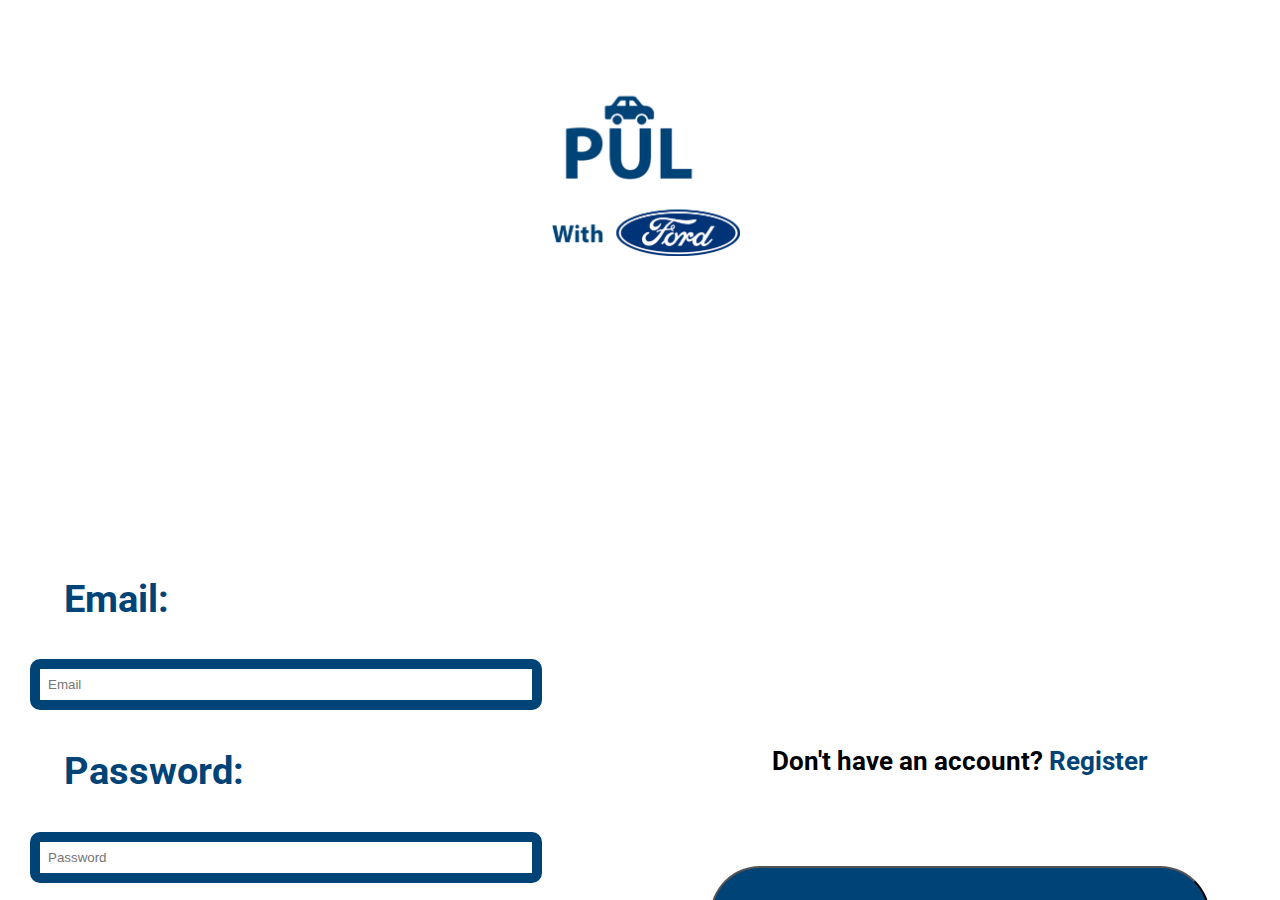
==== index.html @ f8f85989 "Add files via upload" ====
<!doctype html>
<html lang="en">
<head>
<meta charset="utf-8">
<title>Pül Login Page</title>
<link rel="stylesheet" href="css/style.css" type="text/css" >
<meta name="viewport" content="width=device-width"/>
<link href="https://fonts.googleapis.com/css2?family=Open+Sans&family=Roboto&display=swap" rel="stylesheet">
<script src="https://code.jquery.com/jquery-3.4.1.min.js" integrity="sha256-CSXorXvZcTkaix6Yvo6HppcZGetbYMGWSFlBw8HfCJo="
  crossorigin="anonymous"></script>
<script src="https://ajax.googleapis.com/ajax/libs/jquery/3.4.1/jquery.min.js"></script>
</head>
    
    
<body>
  
<section id="log"> 
    
<div class="logo">
   <img class="responsive" src="img/Login-Logo-Main(Ford).png" alt="main login image"> 
</div>
<div class="sideways-logo"> 
    <img class="responsive" src="img/Sideways-Logo.png" alt="Sideways Logo"> 
</div>
    
<div class="left"> 

<div class="text-headings">
    <h3> Email: </h3>
</div>
    
<input type="text" placeholder="Email" id="email" name="email"> 
    
<div class="text-headings">
    <h3> Password: </h3>
</div>

<input type="text" placeholder="Password" id="password" name="password">     
</div>
    
<div class="right"> 
  
<div class="page-text">
    <p> Don't have an account? <a href="register.html"> <span> Register </span> </a> </p>
</div>  
    

<div class="container"> 
    <button class="center"> 
     <a href="home.html"> <p> Login </p>   </a>  
    </button>       
</div>  

</div>
    
</section>  
    
    
</body>
    
</html>
---- css/style.css ----
@charset "utf-8";

/* CSS Document */

body{
    margin: 0;
    padding: 0; 
    color: white;
}

#log{
    width: 100%;
	height: 100vh;
	margin: auto;
	overflow: hidden;
    display: block;
}

#log #nav{
    display: none;
}

#register{
    width: 100%;
	height: auto;
	margin: auto;
	overflow: hidden;
    display: block;
}

#register #nav{
    display: none;
}

#home{
   width: 100%;
    height: auto;
    margin: auto;
    overflow: hidden;
    display: block;
}

#map{
    width: 100%;
    height: auto;
    margin: auto;
    overflow: hidden;
    display: block;
}

#profile{
    width: 100%;
    height: auto;
    margin: auto;
    overflow: hidden;
    display: block;
}

#settings{
    width: 100%;
    height: auto;
    margin: auto;
    overflow: scroll;
    display: block;
}

/*
#nav .hide-navigation-items{
    display: none !important;
}
*/

.logo{
    margin-top: 5%;
    text-align: center;
    display: block; 
}

.sideways-logo{
    display: none;
}

.responsive{
    width: 100%;
    max-width: 200px;
    height: auto;
}

.text-headings {
    width: 100%;
    max-width: 200px;
    margin-left: 10%;
} 


.text-headings h3{
    color: #004377;
    font-weight: bold;
    font-size: 6.0vw;
    font-family: 'Open Sans', sans-serif;
    font-family: 'Roboto', sans-serif;
}

.text-headings-reg {
    width: 100%;
    max-width: 200px;
    margin-left: 10%;
} 


.text-headings-reg h3{
    color: #004377;
    font-weight: bold;
    font-size: 5.9vw;
    font-family: 'Open Sans', sans-serif;
    font-family: 'Roboto', sans-serif;
}

.page-text{
    width: 100%;
    margin-top: 20%;
    text-align: center;

}

.page-text p{
    color: black;
    font-weight: 700;
    font-size: 5.0vw;
    font-family: 'Open Sans', sans-serif;
    font-family: 'Roboto', sans-serif;
}

span{
    color: #004377;
}

a{
    text-decoration: none;
}

nav{
  width: 100%;
  display: block; /* Make the links appear below each other instead of side-by-side */
  padding: 16px; /* Add some padding */
  height: 50px;
  background-color: white;
  bottom: 0;  
  position: fixed;
}

nav a {
  display: block; /* Make the links appear below each other instead of side-by-side */
  text-align: center; /* Center-align text */
  transition: all 0.3s ease; /* Add transition for hover effects */
  color: white; /* White text color */
}

.nav-width{
    height: 50px;
    padding: 0px 15px 0px 20px;
    float: left;
}

.text-box{
    
}

.storage {
    border-style: outset;
    text-align: center;
}

.storage h1 {
    font-size: 5vw;
    margin-left: 2%;
    margin-right: 2%;
}

.storage h2 {
    font-size: 4vw;
    margin-left: 2%;
    margin-right: 2%;
}

.storage h3 {
    font-size: 4vw;
    margin-left: 2%;
    margin-right: 2%;
}

input[type=text] {
    width: 80%;
    border: 6px solid #004377;
    border-radius: 10px;
    margin: 0px 30px;
    outline: none;
    padding: 8px;
    box-sizing: border-box;
}


input[type=text]:focus{
    border-color: #004377;
    box-shadow: 0 0 10px 0 #004377;
}

button{
    height: 100px;
    width: 250px;
    background-color: #004377;
    color: white;
    margin-top: 10%;
    text-align: center;
    border-radius:50px;
}

button p{
    color: white;
    font-weight: bold;
    font-size: 7.5vw;
    font-family: 'Open Sans', sans-serif;
    font-family: 'Roboto', sans-serif;
}

.container{
    height: auto;
    max-height: 100px;
    position: relative;
}

.center{
    position: absolute;
    top: 50%;
    left: 50%;
    -ms- transform: translate(-50%, -0%);
    transform: translate(-50%, -0%);   
    
}

.center-2{
    position: absolute;
    left: 50%;
    -ms- transform: translate(-50%, -0%);
    transform: translate(-50%, -0%);   
    
}

.left{
  display: block;  
  align-content: center;
}

.right{
  display: block;
  align-content: center;
}

.right-2{
   display: block; 
   align-content: center;
}

.header{
	width: 100%;
	height: auto;
	background-color:#004377;
}

.header h2{
	font-family: 'Open Sans', sans-serif;
    font-family: 'Roboto', sans-serif;
	padding: 5%;
	text-align: center;
    color: white;
	margin: 0;
	font-size: 2.5vh;
	
}

.cars-content h2{
	font-family: 'Open Sans', sans-serif;
    font-family: 'Roboto', sans-serif;
	text-align: center;
	color:#004377;
	font-size: 4vw;
	margin-top: 0;
}
.cars-content h1{
	font-family: 'Open Sans', sans-serif;
    font-family: 'Roboto', sans-serif;
	text-align: center;
	color:#004377;
	font-size: 7vw;
	margin-bottom: 0;
	
}

.cars-left{
	width: 50%;
	float: left;
	padding-top: 10%;
	
}
.cars-left img{
	width: 100%;
	max-width: 500px;
	padding-left: 10px;
}

.cars-right{
	width: 50%;
	float: right;
}


.space{
	height: 500px;
}



.btn {
    text-align: center;
    cursor: pointer;
	width: 100px;
}

.btn-three {
    color: white;
    position: relative;
	font-family: 'Open Sans', sans-serif;
    font-family: 'Roboto', sans-serif;
	background-color: #004377;
	    font-size: 2vh;
    font: icon;
	margin-left: 50%;
	transform: translateX(-50%);
	border-radius: 50px;

	
}

button h1{
    font-family: 'Open Sans', sans-serif;
    font-family: 'Roboto', sans-serif;
    font-size: 1.5vw;
    font-weight: bold;
}

.more{
    color: white;
    position: relative;
	font-family: 'Open Sans', sans-serif;
    font-family: 'Roboto', sans-serif;
	background-color: #004377;
    font-size: 2vh;
    font: icon;
	margin-left: 50%;
	transform: translateX(-50%);
	border-radius: 50px;
	margin-top: 5%;
	
}

.more-cars{
	width: 100%;
    height: 100vh;
    display: grid;
    display: none;
}

.overlay{
	position: fixed;
	width: 100%;
	height: 100vh;
	background: white;
	top: 0;
	left: 0;
	display:none;
}

.profile-main{
	width: 100%;
	height: auto;
	display: block;
	text-align: center;
	color: #004377;
	
}
.profile-main h4{
	font-family: 'Open Sans', sans-serif;
	margin: 0;
    font-size: 5vw;
	
}

.profile-main h2{
	font-family: Roboto;
	margin-top: 10px;
	margin-bottom: 0px;
    font-size: 7vw;
	
}
.profile-main img{
	width: 150px;
	max-width: 300px;
}
.destination{
	width: 80%;
	margin: auto;
	padding-top: 2%;
}
.destination h4{
	font-family: 'Open Sans', sans-serif;
	margin: 0;
	color: #004377;
    font-size: 5vw;
}

.destination-name{
	width: 100%;
	height: 50px;
	background-color: #004377;
}

.destination-name h3{
	color: white;
	font-family: Roboto;
	margin: 0;
	line-height: 50px;
	margin-left: 2%;
}

.destination img{
	width: 100%;
}

.subject{
	width: 100%;
	height: 50px;
	background-color: #f1f0f0;
	line-height: 50px;
	
}

.subject h3{
	margin: 0;
	padding-left: 10px;
}

.title{
	width: 100%;
	height: 45px;
	background-color: white;
	padding-top: 5px;
	cursor: pointer;
}

.title img{
	width: 35px;
	float: left;
	padding-right: 20px;
	padding-left: 10px;
}
.title h3{
	margin: 0;
	line-height: 40px;
	width: 200px;
	float: left;
	color: black;
}
img.arrow{
	height: 30px;
	padding-top: 8px;
	float: right;
	
	
	
}

img.size{
	width: 45px;
}

img.position-two{
	width: 35px;
	padding-top: 1%;
}
h3.text-height{
	line-height: 20px!important;
	font-size: 15px;
}


.btn {
    text-align: center;
    cursor: pointer;
	width: 100px;
}

button{
    text-align: center;
    cursor: pointer;
    width: 100px;
}

.btn-one {
    color: white;
    position: relative;
    font-family: 'Open Sans', sans-serif;
    font-family: 'Roboto', sans-serif;
	background-color: red;
	font-size: 2vh;
    float: right;
	height: 30px;
	line-height: 30px;
	margin-right: 10px;
	margin-top: 4px;
}

#btn {
    text-align: center;
    cursor: pointer;
    width: 100px;
}

#btn-yes,#btn-yes_two {
    color: white;
    position: relative;
    font-family: Roboto;
    background-color: red;
    font-size: 2vh;
    float: right;
    height: 30px;
    line-height: 30px;
    margin-right: 10px;
    margin-top: 4px;
    border: 2px solid #333;
    border-radius: 4px;
    width: 100px;
}

.btn-two{ 
    color: white;
    position: relative;
    font-family: 'Open Sans', sans-serif;
    font-family: 'Roboto', sans-serif;
    background-color: green;
    font-size: 2vh;
    float: right;
    height: 30px;
    line-height: 30px;
    margin-right: 10px;
    margin-top: 4px;
    display: none;
    
}	

.storage{
	border-style: outset;
	text-align: center;
	
}
.storage h1{
	font-size: 23px;
}

.storage h2{
	font-size: 16px;
	line-height: 3px;
}
.storage h3{
	font-size: 4vw;
	margin-left: 2%;
	margin-right: 2%;
}


#add-account{
	display: none;
}
#privacy-settings{
	display: none;
}
#user-agreement{
	display: none;
}
#report-a-bug{
	display: none;
}
#content-policy{
	display: none;
}



.picture-x{
	float: right;
	width:50px;
	height: 50px;
	background-size: cover;
	margin: 5px;
	
}

.headings{
    text-align: center;
}

.headings h2{
    color: #004377;
    font-weight: bold;
    font-size: 6.0vw;
    font-family: 'Open Sans', sans-serif;
    font-family: 'Roboto', sans-serif;
}

.profile-diff{
    width: 35%;
    float: left;
}

.profile-diff2{
   width: 65%;
   float: right;
}

.profile-diff3{
   width: 100%;
   float: left;
}

.profile-diff3 h4{
   color: #004377;
   font-weight: 600;
   font-size: 5.0vw;
   font-family: 'Open Sans', sans-serif;
   font-family: 'Roboto', sans-serif; 
   margin-left: 5%;
}

.left-img{
    width: 150px;
    height: auto;
    float: left;
}

.right-text{
    text-align: center;
    margin: 15%;
}

.right-text{
   color: #004377;
   font-weight: 600;
   font-size: 5.0vw;
   font-family: 'Open Sans', sans-serif;
   font-family: 'Roboto', sans-serif; 
}

#edit-profile{
	display: none;
	position: fixed;
	width: 100%;
	height: 100vh;
	z-index: 25;
	background: white;
}

#edit-page{
    display: none;
    position: fixed;
    width: 100%;
    height: 100vh;
    z-index: 25;
    background: white;
}

#content{
    width: 100%;
    margin: auto;
}




@media (width:1920px){ 
    
    #home{
   width: 100%;
    height: 100vh;
    margin: auto;
    overflow: scroll;
    }
    
    
    #home .logo{
        display: block;
    }   
    
    .logo{
        display: none;
    }
    
    .sideways-logo{
        display: block;
        text-align: center;
    }
    
    #home .responsive {
    width: 100%;
    max-width: 200px;
    height: auto;
}
    
.nav-width {
    height: 50px;
    padding: 0px 250px 0px 175px;
    float: left;
}
    
    .responsive{
        width: 100%;
        max-width: 600px;
        height: auto;
    }
    
    .text-headings h3{
        font-size: 4.0vw;
    }
    
    .text-headings-reg h3{
        font-size: 2.5vw; 
    }
    

    
/*
    .nav-width {
    height: 50px;
    padding: 0px 375px 0px 50px;
    float: left;
    z-index: 1;
}
*/


/*
    .text-headings h3{
        color: #004377;
        font-weight: bold;
        font-weight: 4.0vw;
        font-family: 'Open Sans', sans-serif;
        font-family: 'Roboto', sans-serif;
    }
*/
    
/*
    .text-headings-reg h3{
        color: #004377;
        font-weight: bold;
        font-size: 2.5vw;
        font-family: 'Open Sans', sans-serif;
        font-family: 'Roboto', sans-serif;
    }
*/
    
    input[type=text]{
        width: 200%;
        border: 10px solid #004377;
        border-radius: 10px;
        margin: 0px 30px;
        outline: none;
        padding: 20px;
        box-sizing: border-box;
        font-size: 1.5vw;
    }
    
    input[type=text]:focus{
    border-color: #004377;
    box-shadow: 0 0 10px 0 #004377;
    }
    
    .page-text{
    margin: 0%;
    }

    .page-text p {
    margin-top: 5%;
    color: black;
    font-weight: 700;
    font-size: 3.0vw;
    font-family: 'Open Sans', sans-serif;
    font-family: 'Roboto', sans-serif;
    }
    
    button{
    height: 200px;
    width: 500px;
    background-color: #004377;
    color: white;
    margin-top: 2%;
    text-align: center;
    border-radius: 50px;
    }

    button p{
    color: white;
    font-weight: bold;
    font-size: 3.5vw;
    font-family: 'Open Sans', sans-serif;
    font-family: 'Roboto', sans-serif;
    }

    .container{
    height: auto;
    max-height: 100px;
    position: relative;
    }
    
    .container-reg{
    height: auto;
    max-height: 100px;
    position: relative;
    }

    .center{
    position: absolute;
    top: 50%;
    left: 50%;
    -ms- transform: translate(-50%, -0%);
    transform: translate(-50%, -0%);   
    
    }
    
    .left{
    height: 100%;
    float: left;
    }
    
    .right{
   height: 100%;
   width: 50%;
   float: right;
   margin-top: 10%;
    }
    
    .right-2{
    height: 100%;
    width: 50%;
    float: right;
    margin-top: 15%;
    }
    
}

.header h2 {
    font-family: Roboto;
    padding: 5%;
    text-align: center;
    margin: 0;
    font-size: 2.5vh;
    font-size: 25px;
}



@media(width:800px){
    
#home {
    width: 100%;
    height: 100vh;
    margin: auto;
    overflow: scroll;
/*    display: block;*/
}    
    
.logo {
    text-align: center;
    display: block;
}    

.header {
    width: 100%;
    height: 50px;
    background-color: #004377;
}
    
.header h2 {
    font-family: Roboto;
    text-align: center;
    margin: 0;
    font-size: 3.5vh;
    padding: 2%;
    position: inherit;
}
    
.cars-content h1 {
    font-family: 'Open Sans', sans-serif;
    font-family: 'Roboto', sans-serif;
    text-align: center;
    color: #004377;
    font-size: 3vw;
    margin-bottom: 0;
}
    
.cars-left img {
    width: 100%;
    max-width: 200px;
}
   
.cars-left {
    width: 50%;
    float: left;
    padding: 0;
}
    
.cars-right {
    width: 50%;
    float: right;
}
    
.container {
    height: auto;
    max-height: 400px;
    position: relative;
}

.cars-content h2 {
    font-family: 'Open Sans', sans-serif;
    font-family: 'Roboto', sans-serif;
    text-align: center;
    color: #004377;
    font-size: 2vw;
    margin-bottom: 0;
}
    
.responsive {
    width: 100%;
    max-width: 100px;
    height: auto;
}
    
.text-headings {
    width: 100%;
    max-width: 200px;
    margin-left: 10%;
    margin-top: 10%;
}
    
 .text-headings h3 {
    color: #004377;
    font-weight: bold;
    font-size: 2vw;
    font-family: 'Open Sans', sans-serif;
    font-family: 'Roboto', sans-serif;
}
    
 .text-headings-reg h3 {
    color: #004377;
    font-weight: bold;
    font-size: 1.8vw;
    font-family: 'Open Sans', sans-serif;
    font-family: 'Roboto', sans-serif;
}
    
.left {
    width: 50%;
    display: block;
    align-content: center;
    float: left;
}
    
.right{
    width: 50%;
    display: block;
    align-content: center;
    float: right;
}
    
.right-2 {
    width: 50%;
    display: block;
    align-content: center;
    float: right;
}
    
.center-2 {
    position: absolute;
    left: 50%;
    /* top: 50%; */
    -ms- transform: translate(-50%, -0%);
    transform: translate(0%, 50%);
}
    
.container-reg{
    width: 50%;
    height: auto;
    max-height: 100px;
    position: relative;
    }

.page-text {
    width: 100%;
    margin-top: 10%;
    text-align: center;
}
    
.page-text p {
    color: black;
    font-weight: 700;
    font-size: 2vw;
    font-family: 'Open Sans', sans-serif;
    font-family: 'Roboto', sans-serif;
}
    
    
input[type=text] {
    width: 80%;
    height: 20px;
    border: 4px solid #004377;
    border-radius: 10px;
    margin: 0px 30px;
    outline: none;
    padding: 8px;
    box-sizing: border-box;
}
    
button p {
    color: white;
    font-weight: bold;
    font-size: 2.5vw;
    font-family: 'Open Sans', sans-serif;
    font-family: 'Roboto', sans-serif;
}    
    
.nav-width {
    height: 50px;
    /* padding: 0px 15px 0px 20px; */
    padding: 0px 90px 0 50px;
    float: left;
}    
    
    
    
}



@media(max-width:375px){
body{
    margin: 0;
    padding: 0; 
    color: white;
}

.logo{
    margin-top: 5%;
    text-align: center;
    display: block; 
}

.sideways-logo{
    display: none;
}

.responsive{
    width: 100%;
    max-width: 200px;
    height: auto;
}

.text-headings {
    width: 100%;
    max-width: 200px;
    margin-left: 10%;
} 


.text-headings h3{
    color: #004377;
    font-weight: bold;
    font-size: 6.0vw;
    font-family: 'Open Sans', sans-serif;
    font-family: 'Roboto', sans-serif;
}

.text-headings-reg {
    width: 100%;
    max-width: 200px;
    margin-left: 10%;
} 


.text-headings-reg h3{
    color: #004377;
    font-weight: bold;
    font-size: 5.9vw;
    font-family: 'Open Sans', sans-serif;
    font-family: 'Roboto', sans-serif;
}

.page-text{
    width: 100%;
    margin-top: 20%;
    text-align: center;

}

.page-text p{
    color: black;
    font-weight: 700;
    font-size: 5.0vw;
    font-family: 'Open Sans', sans-serif;
    font-family: 'Roboto', sans-serif;
}

span{
    color: #004377;
}

a{
    text-decoration: none;
}

nav{
  width: 100%;
  display: block; /* Make the links appear below each other instead of side-by-side */
  padding: 16px; /* Add some padding */
  height: 50px;
  background-color: white;
  bottom: 0;  
  position: fixed;
}

nav a {
  display: block; /* Make the links appear below each other instead of side-by-side */
  text-align: center; /* Center-align text */
  transition: all 0.3s ease; /* Add transition for hover effects */
  color: white; /* White text color */
}

/*
.nav-width{
    height: 50px;
    padding: 0px 15px 0px 20px;
    float: left;
}
*/

.text-box{
    
}

input[type=text] {
    width: 80%;
    border: 6px solid #004377;
    border-radius: 10px;
    margin: 0px 30px;
    outline: none;
    padding: 8px;
    box-sizing: border-box;
}


input[type=text]:focus{
    border-color: #004377;
    box-shadow: 0 0 10px 0 #004377;
}

button{
    height: 100px;
    width: 250px;
    background-color: #004377;
    color: white;
    margin-top: 10%;
    text-align: center;
    border-radius:50px;
}

button p{
    color: white;
    font-weight: bold;
    font-size: 7.5vw;
    font-family: 'Open Sans', sans-serif;
    font-family: 'Roboto', sans-serif;
}

.container{
    height: auto;
    max-height: 100px;
    position: relative;
}

.center{
    position: absolute;
    top: 50%;
    left: 50%;
    -ms- transform: translate(-50%, -0%);
    transform: translate(-50%, -0%);   
    
}

.center-2{
    position: absolute;
    left: 50%;
    -ms- transform: translate(-50%, -0%);
    transform: translate(-50%, -0%);   
    
}
    
}

@media(width: 1024px){
    .nav-width {
    height: 50px;
    padding: 0px 68px 0px 130px;
    float: left;
}
    
    
}

@media(min-width: 768px) {

	.btn-three {
		line-height: 50px;
		font:normal;
	}
	.btn{
		width: 200px;
		font-size: x-large;
	}
	
}

@media(min-width: 1024px) {

	.btn-three {
		line-height: 60px;
		
	}
	.btn{
		width: 300px;
	}
    
}    

@media(max-width: 1920px) {
	.cars-content h1{
		font-size: 5vh;
	}
	.cars-content h2{
		font-size: 3vh;
	}
	.cars-left img{
		max-width: 600px;
		
	}
	.cars-left{
		padding-top: 5%;
	}
	.cars-right{
		padding-top: 3%;
	}
	.btn-three {
		line-height: 60px;
		
	}
    
    .header h2 {
    font-family: Roboto;
    padding: 5%;
    text-align: center;
    margin: 0;
    font-size: 2.5vh;
    font-size: 25px;
}
    
/*
    .nav-width {
    height: 50px;
    padding: 0px 291px 0px 130px;
    float: left;
}
*/
	
}

@media(width:1600px){
    .nav-width {
    height: 50px;
    padding: 0px 172px 0px 175px;
    float: left;
}
    
button {
    text-align: center;
    cursor: pointer;
    width: 500px;
}
    
button p {
    color: white;
    font-weight: bold;
    font-size: 2vw;
    font-family: 'Open Sans', sans-serif;
    font-family: 'Roboto', sans-serif;
    text-align: center;
    padding: 0;
}
    
    
.text-headings h3 {
    color: #004377;
    font-weight: bold;
    font-size: 3vw;
    font-family: 'Open Sans', sans-serif;
    font-family: 'Roboto', sans-serif;
}

input[type=text] {
    width: 80%;
    border: 10px solid #004377;
    border-radius: 10px;
    margin: 0px 30px;
    outline: none;
    padding: 8px;
    box-sizing: border-box;
}
    
.left {
    height: 100%;
    width: 50%;
    float: left;
}
    
.right {
    width: 50%;
    display: block;
    align-content: center;
    float: right;
}
    
.page-text p {
    color: black;
    font-weight: 700;
    font-size: 2vw;
    font-family: 'Open Sans', sans-serif;
    font-family: 'Roboto', sans-serif;
}
    
.right {
    height: 100%;
    width: 50%;
    float: right;
}
    
.right-2{
    width: 50%;
    float: right;
}
    
.center-2 {
    position: absolute;
    transform: translate(25%, 55%);
}
    
.text-headings-reg h3 {
    color: #004377;
    font-weight: bold;
    font-size: 1.9vw;
    font-family: 'Open Sans', sans-serif;
    font-family: 'Roboto', sans-serif;
}

}

@media(width:1366px){
    .nav-width {
    height: 50px;
    padding: 0px 145px 0px 144px;
    float: left;
}
    
button {
    text-align: center;
    cursor: pointer;
    width: 500px;
}
    
button p {
    color: white;
    font-weight: bold;
    font-size: 2vw;
    font-family: 'Open Sans', sans-serif;
    font-family: 'Roboto', sans-serif;
    text-align: center;
    padding: 0;
}
    
    
.text-headings h3 {
    color: #004377;
    font-weight: bold;
    font-size: 3vw;
    font-family: 'Open Sans', sans-serif;
    font-family: 'Roboto', sans-serif;
}

input[type=text] {
    width: 80%;
    border: 10px solid #004377;
    border-radius: 10px;
    margin: 0px 30px;
    outline: none;
    padding: 8px;
    box-sizing: border-box;
}
    
.left {
    height: 100%;
    width: 50%;
    float: left;
}
    
.right {
    width: 50%;
    display: block;
    align-content: center;
    float: right;
}
    
.page-text p {
    color: black;
    font-weight: 700;
    font-size: 2vw;
    font-family: 'Open Sans', sans-serif;
    font-family: 'Roboto', sans-serif;
}
    
.right {
    height: 100%;
    width: 50%;
    float: right;
}
    
.right-2{
    width: 50%;
    float: right;
}
    
.center-2 {
    position: absolute;
    transform: translate(25%, 55%);
}
    
.text-headings-reg h3 {
    color: #004377;
    font-weight: bold;
    font-size: 2vw;
    font-family: 'Open Sans', sans-serif;
    font-family: 'Roboto', sans-serif;
}    

    
}

@media(width:1280px){
    .nav-width {
    height: 50px;
    padding: 0px 123px 0px 144px;
    float: left;
}
    
    
button {
    text-align: center;
    cursor: pointer;
    width: 500px;
}
    
button p {
    color: white;
    font-weight: bold;
    font-size: 2vw;
    font-family: 'Open Sans', sans-serif;
    font-family: 'Roboto', sans-serif;
    text-align: center;
    padding: 0;
}
    
    
.text-headings h3 {
    color: #004377;
    font-weight: bold;
    font-size: 3vw;
    font-family: 'Open Sans', sans-serif;
    font-family: 'Roboto', sans-serif;
}

input[type=text] {
    width: 80%;
    border: 10px solid #004377;
    border-radius: 10px;
    margin: 0px 30px;
    outline: none;
    padding: 8px;
    box-sizing: border-box;
}
    
.left {
    height: 100%;
    width: 50%;
    float: left;
}
    
.right {
    width: 50%;
    display: block;
    align-content: center;
    float: right;
}
    
.page-text p {
    color: black;
    font-weight: 700;
    font-size: 2vw;
    font-family: 'Open Sans', sans-serif;
    font-family: 'Roboto', sans-serif;
}
    
.right {
    height: 100%;
    width: 50%;
    float: right;
}
    
.right-2{
    width: 50%;
    float: right;
}
    
.center-2 {
    position: absolute;
    transform: translate(25%, 55%);
}
    
.text-headings-reg h3 {
    color: #004377;
    font-weight: bold;
    font-size: 1.9vw;
    font-family: 'Open Sans', sans-serif;
    font-family: 'Roboto', sans-serif;
}    


}

@media(min-width: 1500px) {

	.title{
		height: 50px;
	}
	img.position-two{
		padding-top: 0.5%;
	}
}

@media(max-width: 360px) {

	.title h3{
		width: 172px;
	}
}
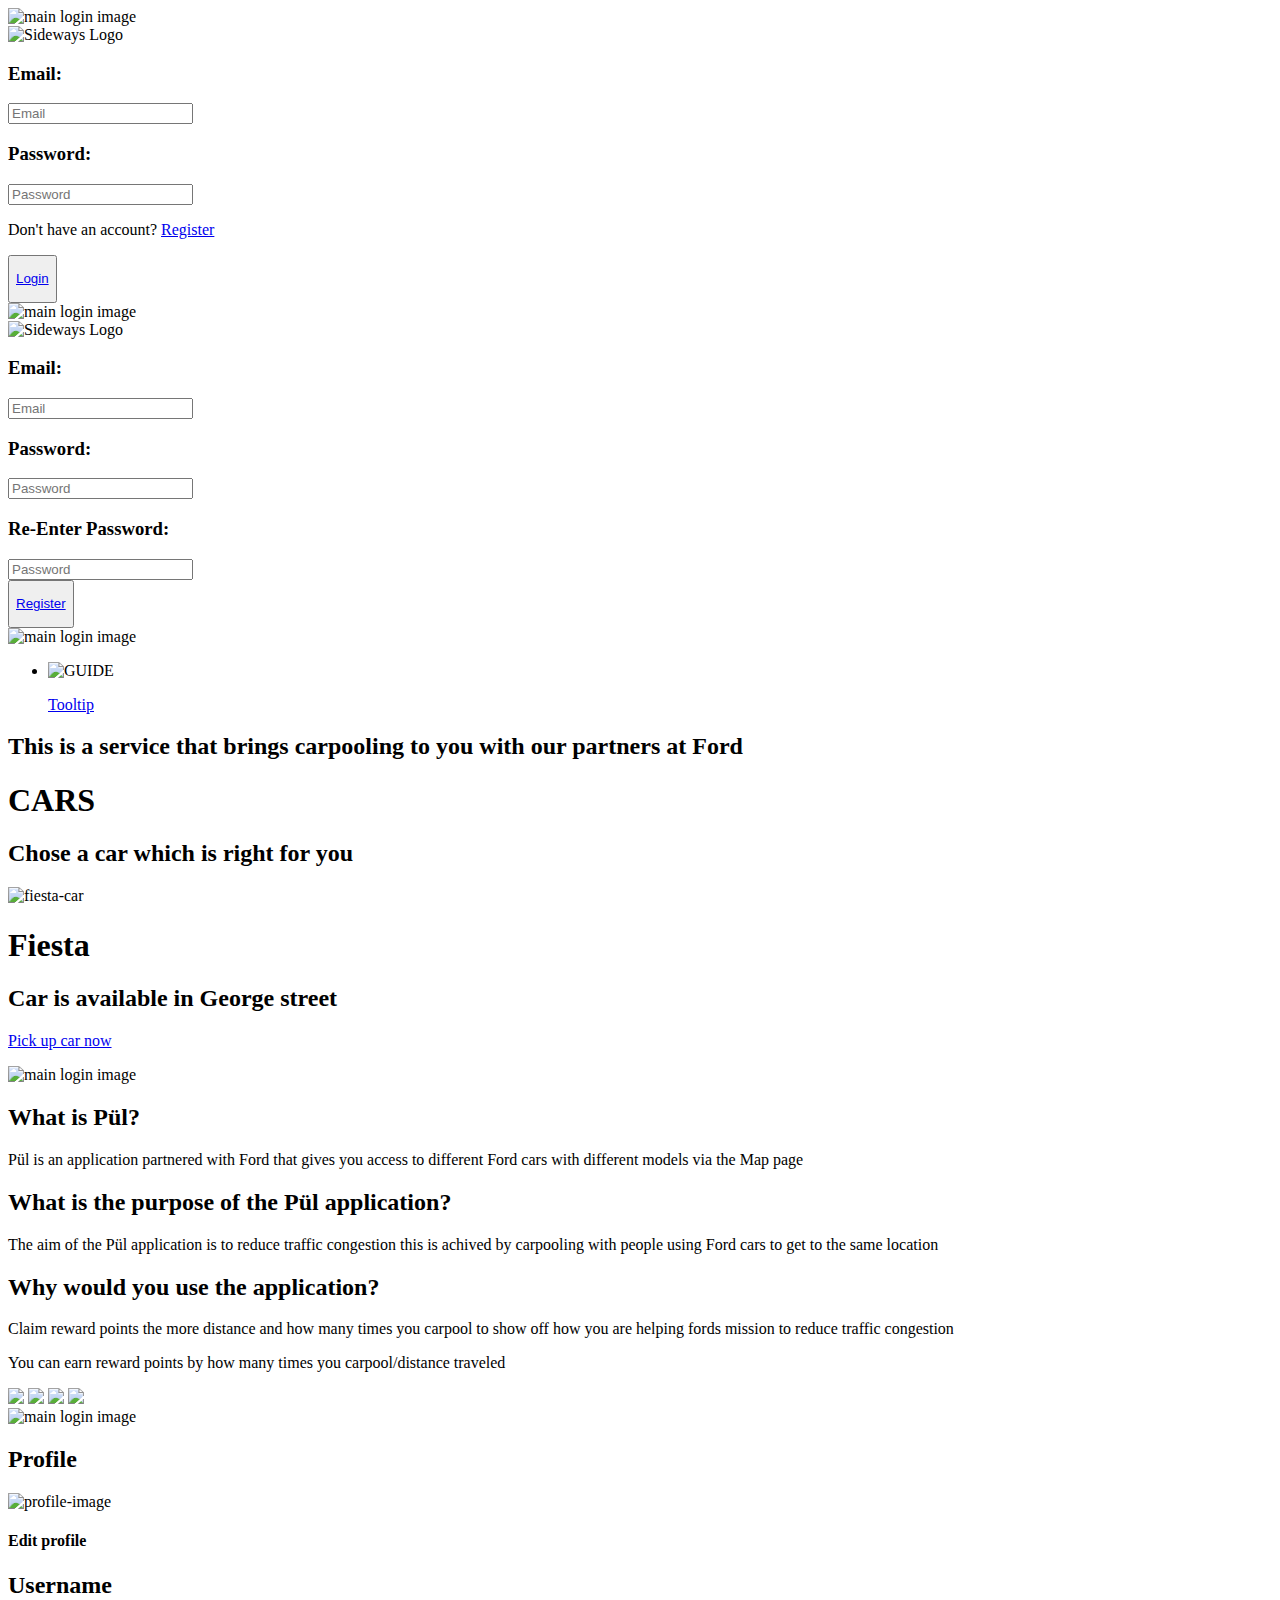
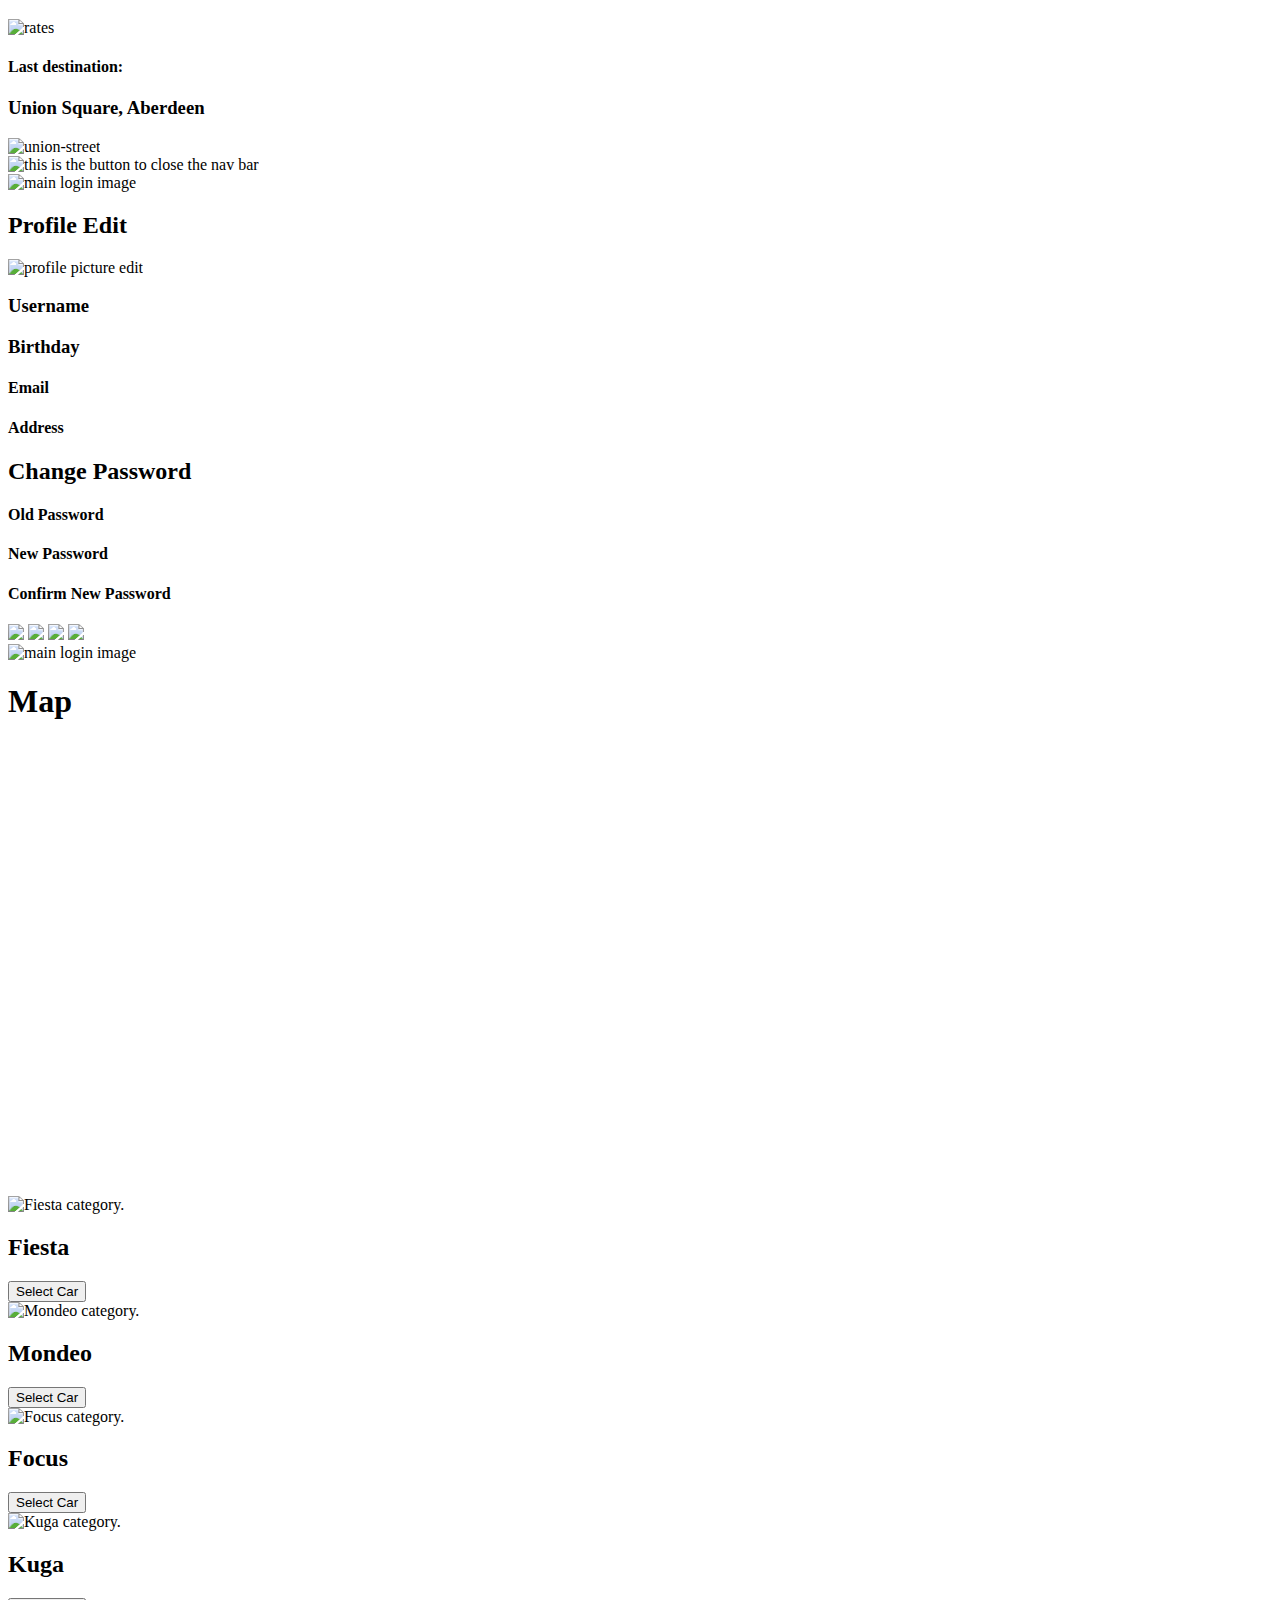
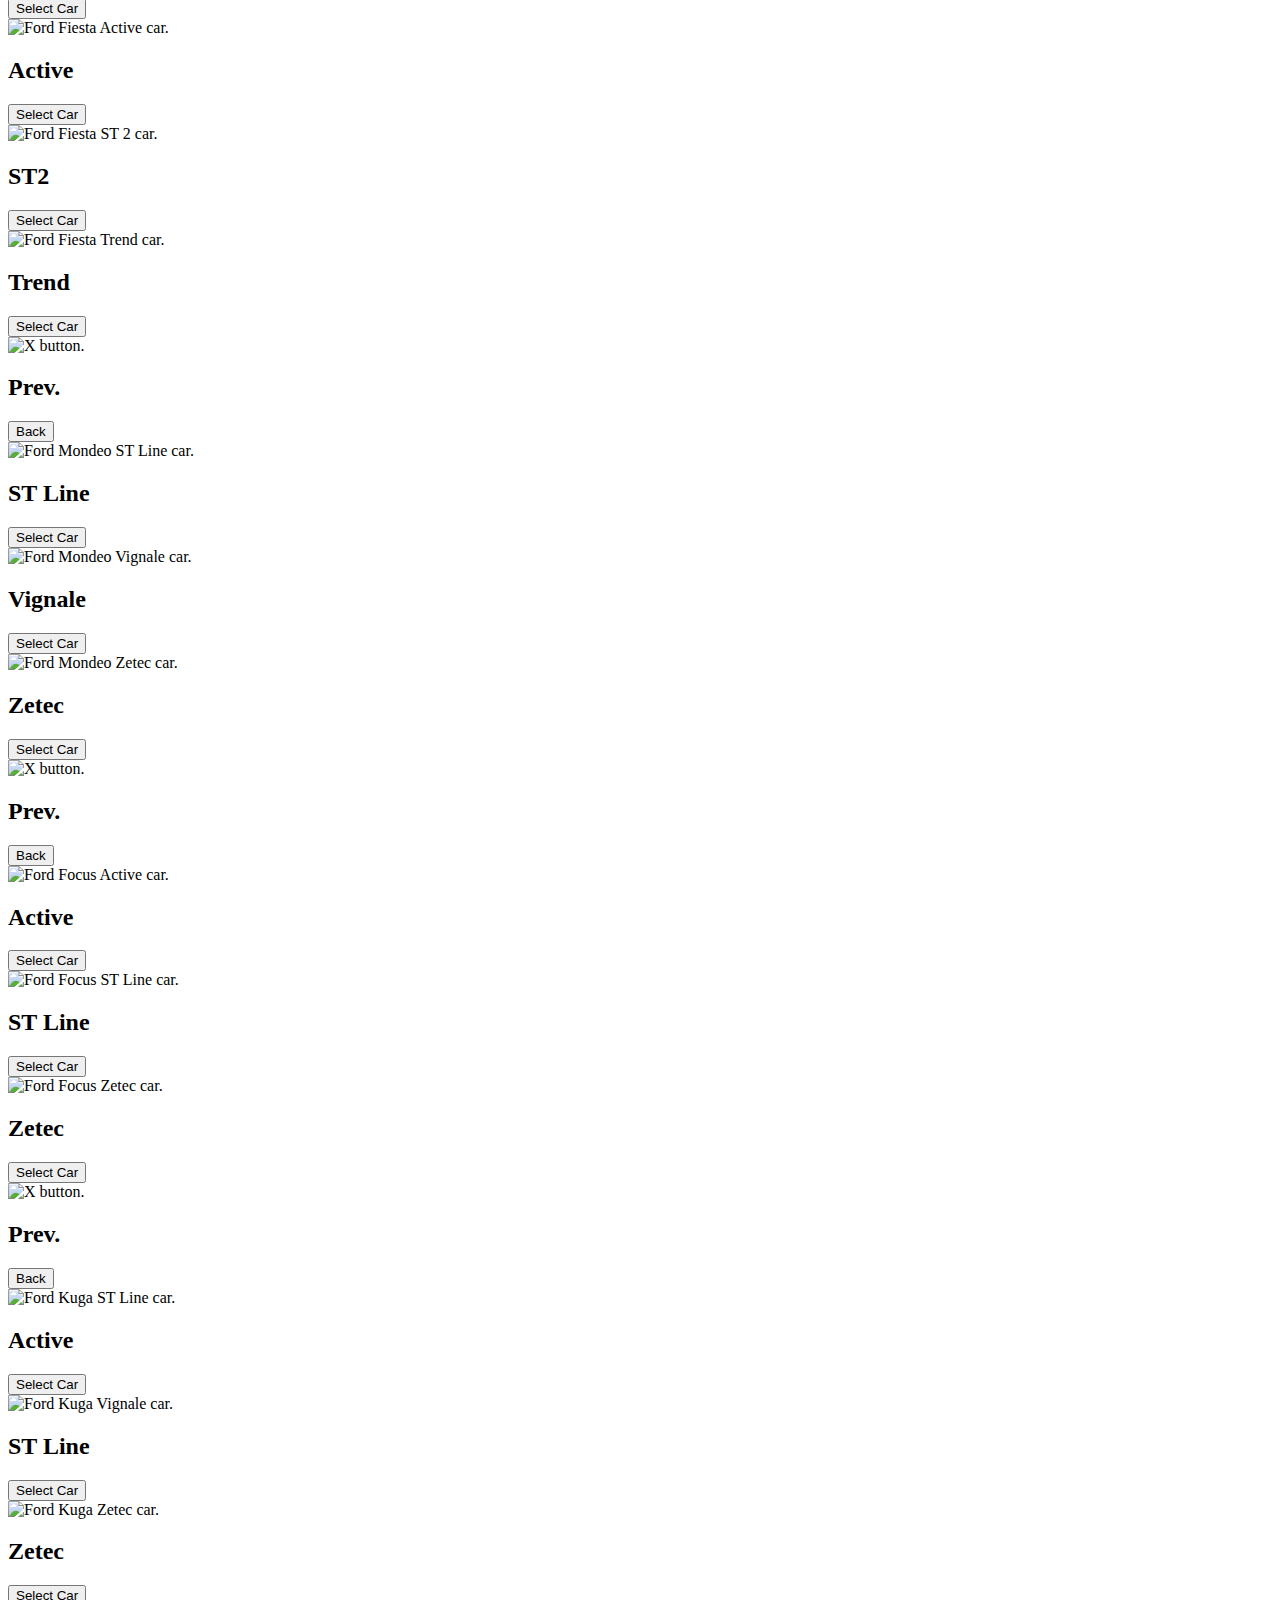
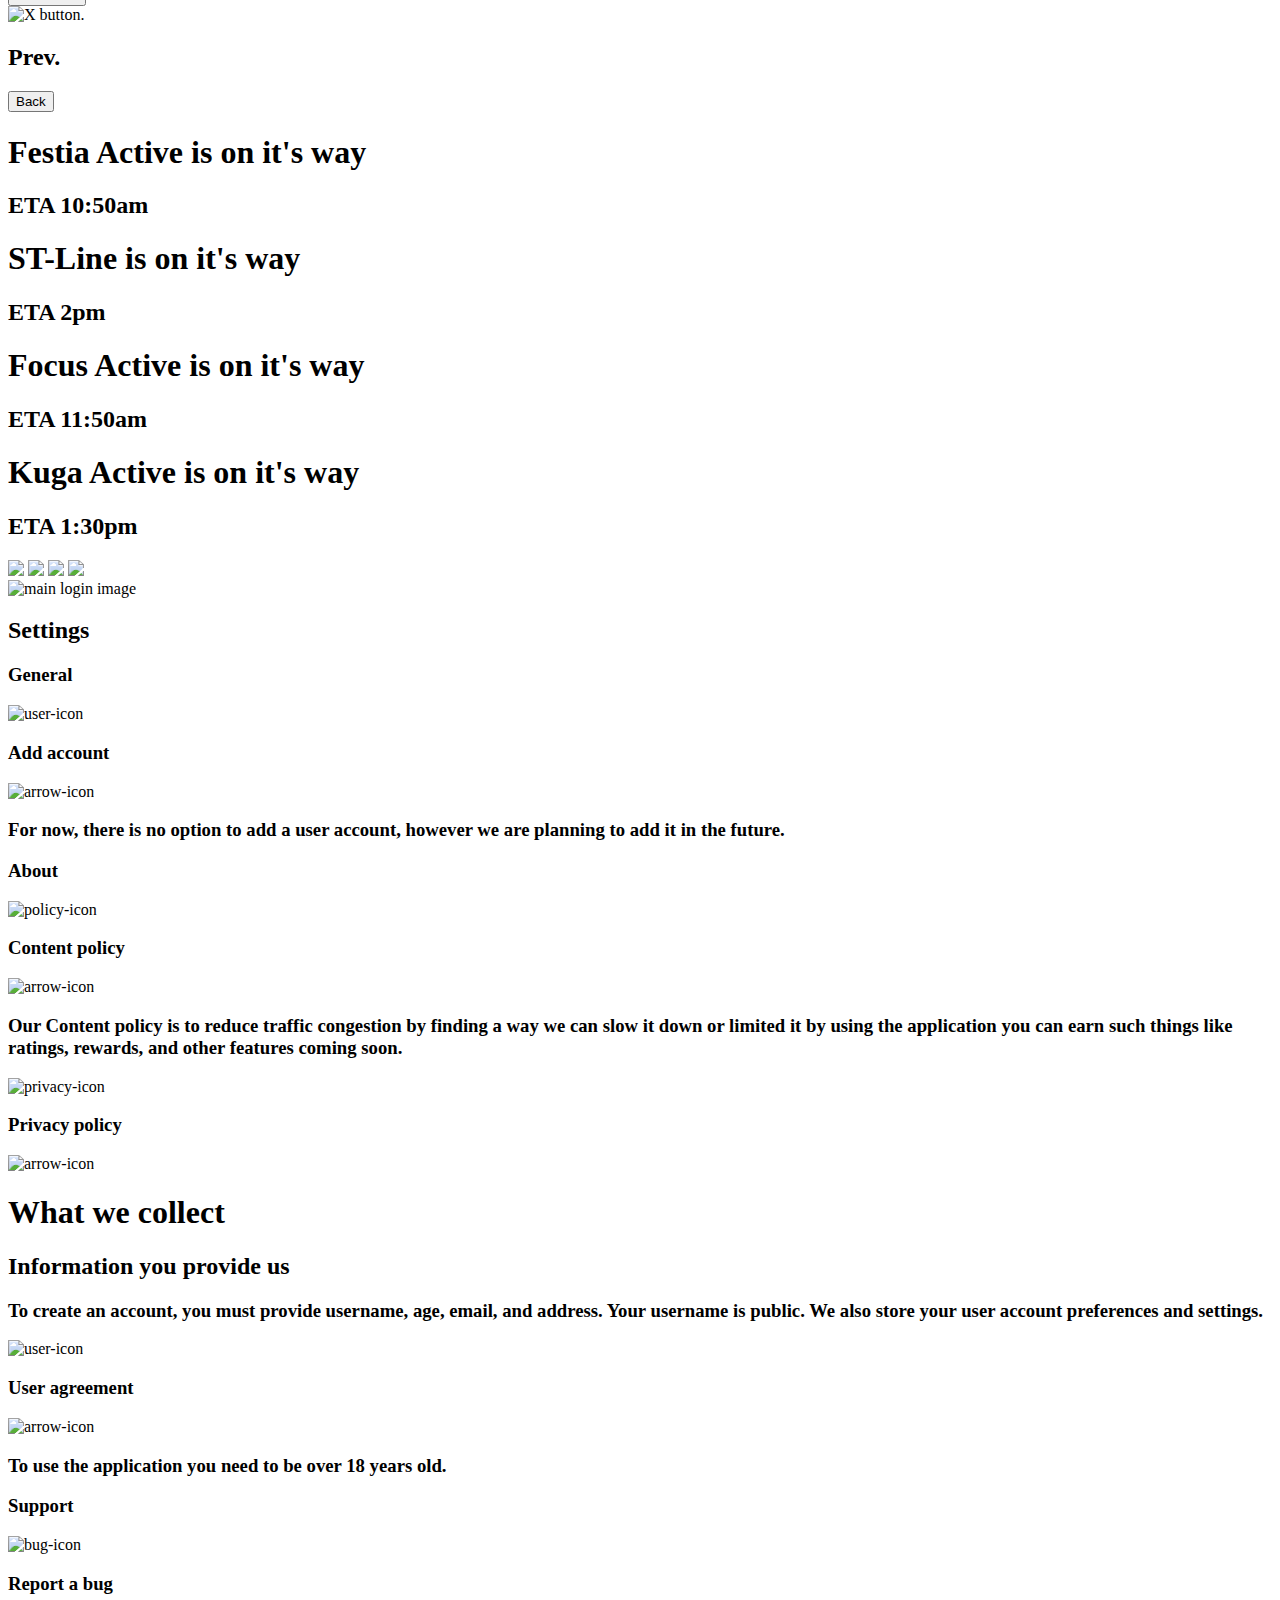
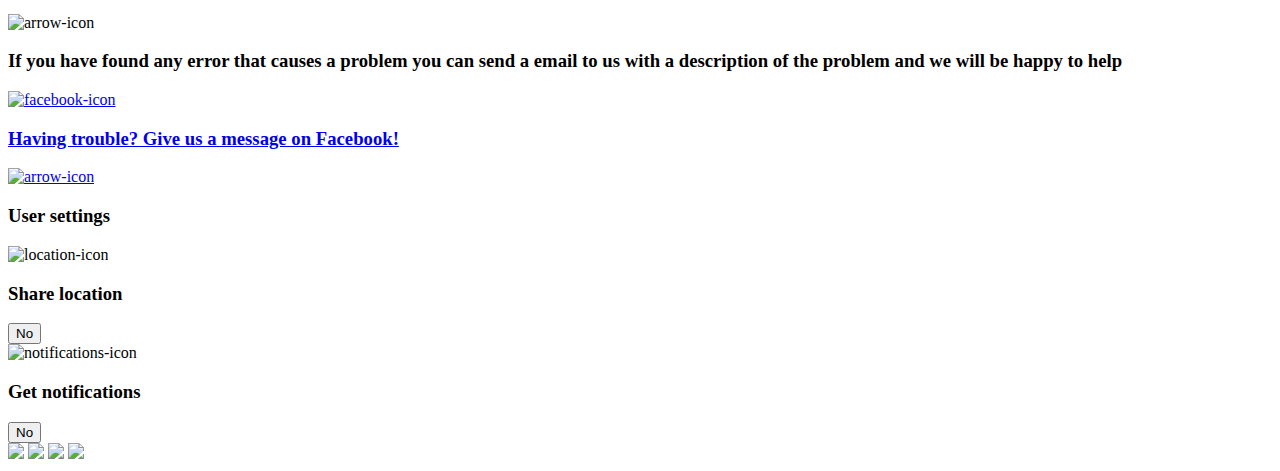
==== commit d2eaf381: "Add files via upload" ====
--- a/index.html
+++ b/index.html
@@ -2,7 +2,7 @@
 <html lang="en">
 <head>
 <meta charset="utf-8">
-<title>Pül Login Page</title>
+<title>Pül Application</title>
 <link rel="stylesheet" href="css/style.css" type="text/css" >
 <meta name="viewport" content="width=device-width"/>
 <link href="https://fonts.googleapis.com/css2?family=Open+Sans&family=Roboto&display=swap" rel="stylesheet">
@@ -14,7 +14,7 @@
     
 <body>
   
-<section id="log"> 
+<section id="login"> 
     
 <div class="logo">
    <img class="responsive" src="img/Login-Logo-Main(Ford).png" alt="main login image"> 
@@ -41,13 +41,13 @@
 <div class="right"> 
   
 <div class="page-text">
-    <p> Don't have an account? <a href="register.html"> <span> Register </span> </a> </p>
+    <p> Don't have an account? <a href="#register"> <span> Register </span> </a> </p>
 </div>  
     
 
 <div class="container"> 
     <button class="center"> 
-     <a href="home.html"> <p> Login </p>   </a>  
+     <a href="#home"> <p> Login </p>   </a>  
     </button>       
 </div>  
 
@@ -55,7 +55,1067 @@
     
 </section>  
     
+
+<section id="register"> 
+    
+<div class="logo">
+   <img class="responsive" src="img/Logo-P%C3%BCl.png" alt="main login image"> 
+</div>
+    
+<div class="sideways-logo"> 
+    <img class="responsive" src="img/Sideways-Logo.png" alt="Sideways Logo"> 
+</div>
+    
+<div class="left"> 
+<div class="text-headings-reg">
+    <h3> Email: </h3>
+</div>
+    
+<input type="text" placeholder="Email" id="email" name="email"> 
+    
+<div class="text-headings-reg">
+    <h3> Password: </h3>
+</div>
+
+<input type="text" placeholder="Password" id="password" name="password">     
+
+<div class="text-headings-reg">
+    <h3> Re-Enter Password: </h3>
+</div>
+
+<input type="text" placeholder="Password" id="password" name="password">     
+</div>
+
+<div class="right-2">
+    
+<div class="container-reg"> 
+    <button class="center-2"> 
+      <a href="#login">  <p> Register </p>  </a>   
+    </button>       
+</div>    
+ 
+</div>     
+    
+    
+</section>
+    
+    
+<section id="home"> 
+    
+<div class="logo">
+   <img class="responsive" src="img/Logo-P%C3%BCl.png" alt="main login image"> 
+</div>
+
+<div class="sticky-container">
+    <ul class="sticky">
+        <li>
+            <img src="img/seo-tips-64.ico" alt="GUIDE" width="32" height="32">
+            
+            <a class="edit-clicked" href="#"> 
+            <p> Tooltip</p>
+            </a>
+            
+        </li>
+    </ul>
+</div>    
+
+ 
+	<div class="header">
+	
+	<h2>This is a service that brings carpooling
+to you with our partners at Ford</h2>
+	
+	</div>
+	
+<div class="cars-content">
+	
+		<h1>CARS</h1>
+		<h2>Chose a car which is right for you</h2>
+        
+<div class="container">
+		
+<div class="cars-left">
+			
+<img src="img/Feista-Car.png" alt="fiesta-car">
+		
+</div>
+		
+<div class="cars-right">
+			
+			<h1>Fiesta</h1>
+			<h2>Car is available in George street</h2>
+		
+			<div class="btn btn-three">
+                
+             <a href="#map"> <p> Pick up car now </p> </a> </div>
+				
+</div>
+    
+</div>
+
+		
+</div>
+    
+	
+<div class="overlay edit-01"> 
+    
+    
+<div class="logo">
+   <img class="responsive" src="img/Logo-P%C3%BCl.png" alt="main login image"> 
+</div>
+
+ 
+	<div class="background">
+	
+	<h2>What is Pül?</h2>
+        
+    <p> Pül is an application partnered with Ford that gives you access to different Ford cars with different models via the Map page </p>  
+        
+    <h2> What is the purpose of the Pül application? </h2>
+        
+    <p> The aim of the  Pül application is to reduce traffic congestion this is achived by carpooling with people using Ford cars to get to the same location </p>
+        
+    <h2> Why would you use the application?</h2>
+        
+    <p> Claim reward points the more distance and how many times you carpool to show off how you are helping fords mission to reduce traffic congestion</p>
+    
+    <p> You can earn reward points by how many times you carpool/distance traveled </p>
+	
+	</div>
+
+    
+</div>
+    
+    
+
+	<div class="space">
+	
+	</div>	
+	
+	
+<nav>
+ 
+ 
+ <a href="#home"><img class="nav-width home" src="img/Logo-Pul-nav.png"/></a>
+ <a href="#profile"><img class="nav-width profile" src="img/profile-128.png"/></a>
+ <a href="#map"><img class="nav-width map" src="img/worldwide-location-128.png"/></a>
+ <a href="#settings"><img class="nav-width settings" src="img/settings-24-128.png"/></a>
+    
+</nav>    
+    
+    
+</section>
+    
+<section id="profile"> 
+    
+ <div class="logo">
+   <img class="responsive" src="img/Logo-P%C3%BCl.png" alt="main login image"> 
+</div>
+
+ 
+	<div class="header">
+	
+	<h2>Profile</h2>
+	
+	</div>
+	
+<div class="container">
+	
+    <div class="left"> 
+	<div class="profile-main">
+		<img src="img/profile.png" alt="profile-image">
+		<h4 class="edit-click">Edit profile</h4>
+		<h2>Username</h2>
+		<img src="img/stars.png" alt="rates">
+	</div>
+    </div>
+	
+    <div class="right">
+	<div class="destination">
+		<h4>Last destination:</h4>
+		<div class="destination-name"> 
+			<h3>Union Square, Aberdeen</h3>
+		</div>
+		<img src="img/Union-street.png" alt="union-street"> 
+	
+	
+	</div>
+	</div>
+	
+	
+	</div>
+	<div class="space"></div>
+    
+<section class="overlay edit-01"> 
+ 
+<div class="picture-x">
+		<img alt="this is the button to close the nav bar"  src="img/nav-close.png"/>   
+</div>
+    
+<div id="content">
+    
+ <div class="logo-edit">
+   <img class="responsive" src="img/Logo-P%C3%BCl.png" alt="main login image"> 
+</div>
+    
+<div class="headings">
+<h2> Profile Edit</h2>    
+</div>
+    
+ <div class="profile-diff">
+ <img class="left-img" src="img/profile.png" alt="profile picture edit">  
+ </div>   
+  
+ <div class="profile-diff2"> 
+ <h3 class="right-text"> 
+ Username   
+ </h3>
+    
+ <h3 class="right-text"> 
+ Birthday    
+ </h3>
+    
+ </div>
+    
+ <div class="profile-diff3">
+    
+ <h4>  Email </h4>
+     
+ <h4> Address </h4>
+     
+ </div>
+    
+ <div class="headings">
+ <h2> Change Password </h2>   
+ </div>
+    
+ <div class="profile-diff3">
+ 
+ <h4> Old Password </h4>
+    
+ <h4> New Password </h4> 
+     
+ <h4> Confirm New Password </h4> 
+     
+ 
+ </div>
+  
+</div>
+    
+</section> 
+    
+<nav>
+ 
+ 
+ <a href="#home"><img class="nav-width home" src="img/Logo-Pul-nav.png"/></a>
+ <a href="#profile"><img class="nav-width profile" src="img/profile-128.png"/></a>
+ <a href="#map"><img class="nav-width map" src="img/worldwide-location-128.png"/></a>
+ <a href="#settings"><img class="nav-width settings" src="img/settings-24-128.png"/></a>
+    
+</nav>   
+    
+
+    
+</section>
+    
+    
+<section id="map">
+    
+    <div class="logo">
+        <img class="responsive" src="img/Logo-P%C3%BCl.png" alt="main login image"> 
+    </div>
+    
+    <div id="map-title">
+        
+        <h1>Map</h1>
+        
+    </div>
+    
+    <div id="map-container">
+        
+        <iframe src="https://www.google.com/maps/embed?pb=!1m18!1m12!1m3!1d2500.883886388147!2d-2.109282307405465!3d57.14379053487371!2m3!1f0!2f0!3f0!3m2!1i1024!2i768!4f13.1!3m3!1m2!1s0x48840e24a6b6747f%3A0xd6ca5b5368547d8c!2sUnion%20St%2C%20Aberdeen!5e0!3m2!1sen!2suk!4v1587726124273!5m2!1sen!2suk" width="600" height="450" frameborder="0" style="border:0;" allowfullscreen="" aria-hidden="false" tabindex="0"></iframe>
+        
+    </div>
+    
+    <div id="bottom-container">
+        
+        <div id="categories-container">
+        
+            <div id="fiesta-category">
+
+                <img src="img/Feista-Car.png" alt="Fiesta category.">
+
+                <h2>Fiesta</h2>
+
+                <input id="fiestaSelect" type="button" value="Select Car" alt="Fiesta select button.">
+
+            </div>
+
+            <div id="mondeo-category">
+
+                <img src="img/Mondeo-Car.png" alt="Mondeo category.">
+
+                <h2>Mondeo</h2>
+
+                <input id="mondeoSelect" type="button" value="Select Car" alt="Mondeo select button.">
+
+            </div>
+
+            <div id="focus-category">
+
+                <img src="img/Focus-Car.png" alt="Focus category.">
+
+                <h2>Focus</h2>
+
+                <input id="focusSelect" type="button" value="Select Car" alt="Focus select button.">
+
+            </div>
+
+            <div id="kuga-category">
+
+                <img src="img/Kuga-Car.png" alt="Kuga category.">
+
+                <h2>Kuga</h2>
+
+                <input id="kugaSelect" type="button" value="Select Car" alt="Kuga select button.">
+
+            </div>
+        
+        </div>
+        
+        <div id="fiesta-container" class="hidden">
+        
+            <div id="fiesta-active">
+
+                <img src="img/fiesta-active.png" alt="Ford Fiesta Active car.">
+
+                <h2>Active</h2>
+
+                <input id="fiestaActiveSelect" class="edit-clicker" type="button" value="Select Car" alt="Fiesta Active select button.">
+
+            </div>
+
+            <div id="fiesta-st2">
+
+                <img src="img/fiesta-st2.png" alt="Ford Fiesta ST 2 car.">
+
+                <h2>ST2</h2>
+
+                <input id="fiestaSt2Select" type="button" value="Select Car" alt="Fiesta ST 2 select button.">
+
+            </div>
+
+            <div id="fiesta-trend">
+
+                <img src="img/fiesta-trend.png" alt="Ford Fiesta Trend car.">
+
+                <h2>Trend</h2>
+
+                <input id="fiestaTrendSelect" type="button" value="Select Car" alt="Fiesta Trend select button.">
+
+            </div>
+
+            <div class="return">
+
+                <img src="img/return.png" alt="X button.">
+
+                <h2>Prev.</h2>
+
+                <input class="back" type="button" value="Back" alt="Previous page.">
+
+            </div>
+        
+        </div>
+        
+        <div id="mondeo-container" class="hidden">
+        
+            <div id="mondeo-st-line">
+
+                <img src="img/mondeo-st-line.png" alt="Ford Mondeo ST Line car.">
+
+                <h2>ST Line</h2>
+
+                <input id="mondeoStLineSelect" class="edit-clicker2" type="button" value="Select Car" alt="Mondeo ST Line select button.">
+
+            </div>
+
+            <div id="mondeo-vignale">
+
+                <img src="img/mondeo-vignale.png" alt="Ford Mondeo Vignale car.">
+
+                <h2>Vignale</h2>
+
+                <input id="mondeoVignaleSelect" type="button" value="Select Car" alt="Mondeo Vignale  select button.">
+
+            </div>
+
+            <div id="mondeo-zetec">
+
+                <img src="img/mondeo-zetec.png" alt="Ford Mondeo Zetec car.">
+
+                <h2>Zetec</h2>
+
+                <input id="mondeoZetecSelect" type="button" value="Select Car" alt="Mondeo Zetec  select button.">
+
+            </div>
+
+            <div class="return">
+
+                <img src="img/return.png" alt="X button.">
+
+                <h2>Prev.</h2>
+
+                <input class="back" type="button" value="Back" alt="Previous page.">
+
+            </div>
+        
+        </div>
+        
+        <div id="focus-container" class="hidden">
+        
+            <div id="focus-active">
+
+                <img src="img/focus-active.png" alt="Ford Focus Active car.">
+
+                <h2>Active</h2>
+
+                <input id="focusActiveSelect" class="edit-clicker3" type="button" value="Select Car" alt="Focus Active  select button.">
+
+            </div>
+
+            <div id="focus-st-line">
+
+                <img src="img/focus-st-line.png" alt="Ford Focus ST Line car.">
+
+                <h2>ST Line</h2>
+
+                <input id="focusStLineSelect" type="button" value="Select Car" alt="Focus ST Line select button.">
+
+            </div>
+
+            <div id="focus-zetec">
+
+                <img src="img/focus-zetec.png" alt="Ford Focus Zetec car.">
+
+                <h2>Zetec</h2>
+
+                <input id="focusZetecSelect" type="button" value="Select Car" alt="Focus Zetec  select button.">
+
+            </div>
+
+            <div class="return">
+
+                <img src="img/return.png" alt="X button.">
+
+                <h2>Prev.</h2>
+
+                <input class="back" type="button" value="Back" alt="Previous page.">
+
+            </div>
+        
+        </div>
+        
+        <div id="kuga-container" class="hidden">
+        
+            <div id="kuga-st-line">
+
+                <img src="img/kuga-st-line.png" alt="Ford Kuga ST Line car.">
+
+                <h2>Active</h2>
+
+                <input id="focusActiveSelect" class="edit-clicker4" type="button" value="Select Car" alt="Focus ST Line  select button.">
+
+            </div>
+
+            <div id="kuga-vignale">
+
+                <img src="img/kuga-vignale.png" alt="Ford Kuga Vignale car.">
+
+                <h2>ST Line</h2>
+
+                <input id="focusStLineSelect" type="button" value="Select Car" alt="Kuga Vignale  select button.">
+
+            </div>
+
+            <div id="kuga-zetec">
+
+                <img src="img/kuga-zetec.png" alt="Ford Kuga Zetec car.">
+
+                <h2>Zetec</h2>
+
+                <input id="focusZetecSelect" type="button" value="Select Car" alt="Kuga Zetec select button.">
+
+            </div>
+
+            <div class="return">
+
+                <img src="img/return.png" alt="X button.">
+
+                <h2>Prev.</h2>
+
+                <input class="back" type="button" value="Back" alt="Previous page.">
+
+            </div>
+        
+        </div>
+    
+    </div>
+    
+    <div class="overlay2 car-01"> 
+    
+     <div class="alert-text"> 
+    <h1> Festia Active is on it's way </h1>
+        
+    <h2> ETA 10:50am</h2>
+    </div>
+    
+    </div>
+    
+      <div class="overlay2 car-02"> 
+    
+    <div class="alert-text"> 
+    <h1> ST-Line is on it's way </h1>
+        
+    <h2> ETA 2pm</h2>
+    </div>
+    
+    
+    </div>
+    
+    
+    <div class="overlay2 car-03"> 
+    
+    <div class="alert-text"> 
+    <h1> Focus Active is on it's way </h1>
+        
+    <h2> ETA 11:50am</h2>
+    </div>
+    
+    
+    </div>
+    
+      <div class="overlay2 car-04"> 
+    
+    <div class="alert-text"> 
+    <h1> Kuga Active is on it's way </h1>
+        
+    <h2> ETA 1:30pm</h2>
+    </div>
+    
+    
+    </div>
+    
+   <div class="space"> 
+    
+    </div>
+    
+    
+    
+    
+ <nav>
+ 
+ 
+ <a href="#home"><img class="nav-width home" src="img/Logo-Pul-nav.png"/></a>
+ <a href="#profile"><img class="nav-width profile" src="img/profile-128.png"/></a>
+ <a href="#map"><img class="nav-width map" src="img/worldwide-location-128.png"/></a>
+ <a href="#settings"><img class="nav-width settings" src="img/settings-24-128.png"/></a>
+    
+</nav>
+    
+    
+</section>
+
+    
+<section id="settings">    
+    
+<div class="logo">
+   <img class="responsive" src="img/Logo-P%C3%BCl.png" alt="main login image"> 
+</div>
+
+ 
+	<div class="header">
+	
+	<h2>Settings</h2>
+	
+	</div>
+	
+<div class="container"> 
+	<script src="show-and-hide.js"></script>
+	
+	<div class="group general">
+		<div class="subject">
+			<h3>General</h3>
+	</div>
+		<div onclick="account()" class="title">
+			<img src="img/user.png" alt="user-icon">
+			<h3>Add account</h3>	
+			<img  src="img/arrow.png" alt="arrow-icon" class="arrow account" >
+		</div>
+		<div id="add-account">
+		<div class="storage">
+ 			<h3>For now, there is no option to add a user account, however we are planning to add it in the future.</h3>
+		</div>
+		</div>
+	</div>
+	
+	<script src="show-and-hide.js"></script>	
+	<div class="group about">
+		<div class="subject">
+			<h3>About</h3>
+		</div>
+		<div onclick="policy2()"  class="title">
+			<img src="img/content policy.png" alt="policy-icon">
+			<h3>Content policy</h3>	
+			<img  src="img/arrow.png" class="arrow" alt="arrow-icon">
+		</div>
+		<div id="content-policy">
+			<div class="storage">
+				<h3>Our Content policy is to reduce traffic congestion by finding a way we can slow it down or limited it by using the application you can earn such things like ratings, rewards, and other features coming soon. </h3>
+			</div>
+		</div>
+		
+		<div onclick="privacy()" class="title">
+			<img src="img/privacy settings.png" class="position-two" alt="privacy-icon">
+			<h3>Privacy policy</h3>	
+			<img src="img/arrow.png" class="arrow" alt="arrow-icon">
+		</div>
+		<div id="privacy-settings">
+			<div class="storage">
+ 				<h1>What we collect</h1>
+				<h2>Information you provide us</h2>
+				<h3>To create an account, you must provide username, age, email, and address. Your username is public. We also store your user account preferences and settings.</h3>
+			</div>
+		</div>
+			
+		<div onclick="agreement()" class="title">
+			<img src="img/user.png" alt="user-icon" >
+			<h3>User agreement </h3>	
+			<img src="img/arrow.png" class="arrow" alt="arrow-icon">
+		</div>
+			<div id="user-agreement">
+			<div class="storage">
+				<h3>To use the application you need to be over 18 years old.</h3>
+			</div>
+			</div>
+		
+	</div>
+			
+	
+	<div class="group support">
+	
+		<div class="subject">
+			<h3>Support</h3>
+		</div>
+		
+		<div onclick="bug()" class="title">
+			<img src="img/report a bug.png" class="size" alt="bug-icon">
+			<h3>Report a bug</h3>	
+			<img src="img/arrow.png" class="arrow" alt="arrow-icon">
+		</div>
+		<div id="report-a-bug">
+			<div class="storage">
+				<h3>If you have found any error that causes a problem you can send a email to us with a description of the problem and we will be happy to help</h3>
+			</div>
+			</div>
+				
+		<div class="title">
+			<a href="https://www.facebook.com" target="_blank">
+			<img src="img/facebook.svg" class="size" alt="facebook-icon">
+			<h3 class="text-height">Having trouble? Give us a message on Facebook!</h3>	
+			<img src="img/arrow.png" class="arrow" alt="arrow-icon"> </a>
+	
+	</div>
+	</div>
+	
+		<div class="group user-settings">
+	
+		<div class="subject">
+			<h3>User settings</h3>
+		</div>
+		
+		<div class="title">
+			<img src="img/share-location.svg" alt="location-icon" >
+			<h3>Share location</h3>	
+<!--			<div class="btn btn-one">No</div>-->
+<!--            <div class="btn btn-two">Yes</div>-->
+            <script src="show-and-hide.js"> </script>
+			<button type="button" id="btn-yes">No</button>
+		
+		</div>
+			
+		<div class="title">
+			<img src="img/notification.svg" alt="notifications-icon">
+			<h3>Get notifications</h3>
+            <button type="button" id="btn-yes_two">No</button>
+        </div>
+            
+        <div class="space">
+        </div>    
+            
+        </div>
+    
+        </div>
+
+            <script src="show-and-hide.js"> </script>
+            
+
+ <nav>
+ 
+ 
+ <a href="#home"><img class="nav-width home" src="img/Logo-Pul-nav.png"/></a>
+ <a href="#profile"><img class="nav-width profile" src="img/profile-128.png"/></a>
+ <a href="#map"><img class="nav-width map" src="img/worldwide-location-128.png"/></a>
+ <a href="#settings"><img class="nav-width settings" src="img/settings-24-128.png"/></a>
+    
+</nav>
+    
+    
+</section>    
     
 </body>
     
+<script src="https://ajax.googleapis.com/ajax/libs/jquery/3.3.1/jquery.min.js"></script>    
+<script>
+	
+$(document).ready(function(){
+		
+		$('.edit-clicked').click(function(){
+			
+			$('.edit-01').fadeIn(600);
+			
+		});
+		
+		$('.edit-01').click(function(){
+			
+			$('.overlay').fadeOut(600);
+			
+		});
+       
+        
+    });
+	
+$(document).ready(function(){
+  $("#hide").click(function(){
+  });
+  $("#show").click(function(){
+    $(".edit-click").show();
+  });
+    
+}); 
+    
+$('.edit-click').click(function(){
+			
+			$('.edit-01').fadeIn(600);
+			
+		});
+		
+		$('.edit-01').click(function(){
+			
+			$('.overlay').fadeOut(600);
+			
+		});
+    
+    
+$('.edit-clicker').click(function(){
+			
+			$('.car-01').fadeIn(600);
+			
+		});
+		
+		$('.car-01').click(function(){
+			
+			$('.overlay2').fadeOut(600);
+			
+		});
+    
+$('.edit-clicker2').click(function(){
+			
+			$('.car-02').fadeIn(600);
+			
+		});
+		
+		$('.car-02').click(function(){
+			
+			$('.overlay2').fadeOut(600);
+			
+		});
+
+  
+    
+$('.edit-clicker3').click(function(){
+			
+			$('.car-03').fadeIn(600);
+			
+		});
+		
+		$('.car-03').click(function(){
+			
+			$('.overlay2').fadeOut(600);
+			
+		});
+    
+$('.edit-clicker4').click(function(){
+			
+			$('.car-04').fadeIn(600);
+			
+		});
+		
+		$('.car-04').click(function(){
+			
+			$('.overlay2').fadeOut(600);
+			
+		});
+
+    
+$(document).ready(function(){
+  $("#show").click(function(){
+  });
+  $("#hide").click(function(){
+    $("sticky-container").show();
+  });
+});
+    
+    
+$('.center').click(function(){
+
+        $('#login').hide(600);
+          });
+    
+$('.center').click(function(){
+
+        $('#home').show(600);
+          });
+    
+$('.page-text').click(function(){
+
+        $('#login').hide(600);
+          });
+    
+$('.page-text').click(function(){
+
+        $('#register').show(600);
+          });
+  
+$('.center-2').click(function(){
+
+        $('#register').hide(600);
+          });
+    
+$('.center-2').click(function(){
+
+        $('#login').show(600);
+          });  
+    
+$('.btn').click(function(){
+
+        $('#home').hide(600);
+          });
+    
+$('.btn').click(function(){
+
+        $('#map').show(600);
+          }); 
+    
+ $('.home').click(function(){
+        $('#home').show(270);
+    }); 
+    
+          $('.home').click(function(){
+        $('#profile').hide(270);
+    }); 
+    
+        $('.home').click(function(){
+        $('#map').hide(270);
+    }); 
+        $('.home').click(function(){
+        $('#settings').hide(270);   
+            
+        });
+    
+    
+ $('.profile').click(function(){
+        $('#profile').show(270);
+    }); 
+    
+          $('.profile').click(function(){
+        $('#home').hide(270);
+    }); 
+    
+        $('.profile').click(function(){
+        $('#map').hide(270);
+    }); 
+        $('.profile').click(function(){
+        $('#settings').hide(270);   
+            
+        });
+    
+ $('.map').click(function(){
+        $('#map').show(270);
+    }); 
+    
+          $('.map').click(function(){
+        $('#home').hide(270);
+    }); 
+    
+        $('.map').click(function(){
+        $('#profile').hide(270);
+    }); 
+        $('.map').click(function(){
+        $('#settings').hide(270);   
+            
+        });
+    
+ $('.settings').click(function(){
+        $('#settings').show(270);
+    }); 
+    
+          $('.settings').click(function(){
+        $('#home').hide(270);
+    }); 
+    
+        $('.settings').click(function(){
+        $('#profile').hide(270);
+    }); 
+        $('.settings').click(function(){
+        $('#map').hide(270);   
+            
+        });
+    
+
+</script>    
+    
+
+<script>
+$(function () {
+$('#fiestaSelect').click(function () {
+$('#categories-container, #mondeo-container, #focus-container, #kuga-container').hide();	
+$('#fiesta-container').show();
+});	
+});
+$(function () {
+$('#mondeoSelect').click(function () {
+$('#categories-container, #fiesta-container, #focus-container, #kuga-container').hide();	
+$('#mondeo-container').show();
+});	
+});  
+$(function () {
+$('#focusSelect').click(function () {
+$('#categories-container, #mondeo-container, #fiesta-container, #kuga-container').hide();	
+$('#focus-container').show();
+});	
+});  
+$(function () {
+$('#kugaSelect').click(function () {
+$('#categories-container, #mondeo-container, #focus-container, #fiesta-container').hide();	
+$('#kuga-container').show();
+});	
+});  
+$(function () {
+$('.back').click(function () {
+$('#fiesta-container, #mondeo-container, #focus-container, #kuga-container').hide();	
+$('#categories-container').show();
+});	
+});
+</script>  
+    
+<!--
+<script>
+    
+function account() {
+  var x = document.getElementById("add-account");
+  if (x.style.display === "block") {
+    x.style.display = "none";
+  } else {
+    x.style.display = "block";
+  }
+}
+
+function privacy() {
+  var x = document.getElementById("privacy-settings");
+  if (x.style.display === "block") {
+    x.style.display = "none";
+  } else {
+    x.style.display = "block";
+  }
+}
+
+function agreement() {
+  var x = document.getElementById("user-agreement");
+  if (x.style.display === "block") {
+    x.style.display = "none";
+  } else {
+    x.style.display = "block";
+  }
+}
+
+function bug() {
+  var x = document.getElementById("report-a-bug");
+  if (x.style.display === "block") {
+    x.style.display = "none";
+  } else {
+    x.style.display = "block";
+  }
+}
+
+function policy2() {
+  var x = document.getElementById("content-policy");
+  if (x.style.display === "block") {
+    x.style.display = "none";
+  } else {
+    x.style.display = "block";
+  }
+}
+
+function policy() {
+  var x = document.getElementById("sticky-container");
+  if (x.style.display === "block") {
+    x.style.display = "none";
+  } else {
+    x.style.display = "block";
+  }
+}
+
+function show() {
+  var x = document.getElementById("cars-group");
+  if (x.style.display === "block") {
+    x.style.display = "none";
+  } else {
+    x.style.display = "block";
+  }
+}
+
+
+
+
+$(document).ready(function() {
+    var yes= false;
+    $("#btn-yes").click(function() {
+          if(yes) {
+              $("#btn-yes").text("No").css("backgroundColor", "red");
+              yes=false;
+          }
+          else {
+              $("#btn-yes").text("Yes").css("backgroundColor", "green");
+              yes=true;
+          }
+     })
+    var yes_two= false;
+    $("#btn-yes_two").click(function() {
+          if(yes_two) {
+              $("#btn-yes_two").text("No").css("backgroundColor", "red");
+              yes_two=false;
+          }
+          else {
+              $("#btn-yes_two").text("Yes").css("backgroundColor", "green");
+              yes_two=true;
+          }
+     })
+})
+    
+    
+
+</script>
+-->
+    
+    
 </html>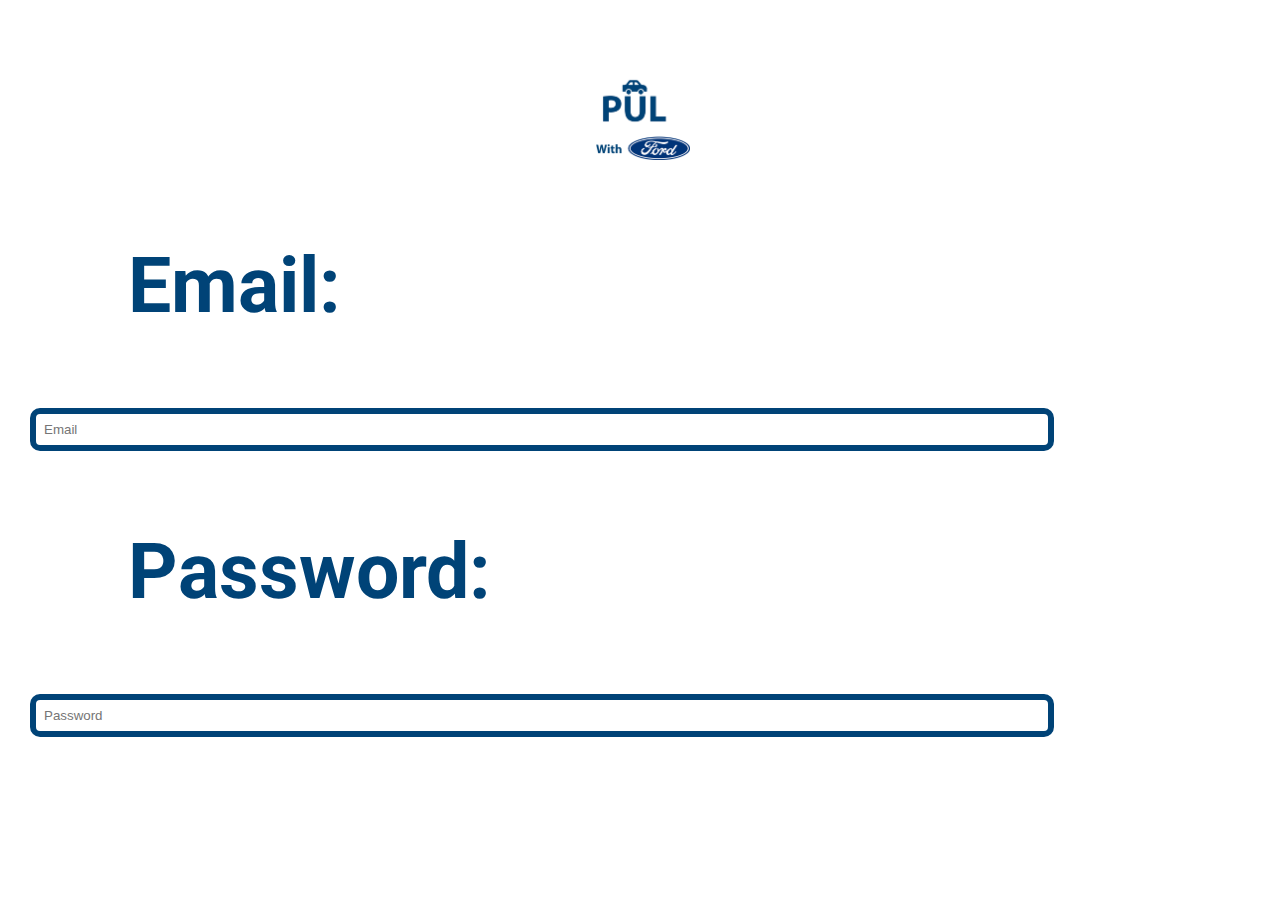
==== commit 47d20450: "Add files via upload" ====
--- a/index.html
+++ b/index.html
@@ -8,6 +8,7 @@
 <link href="https://fonts.googleapis.com/css2?family=Open+Sans&family=Roboto&display=swap" rel="stylesheet">
 <script src="https://code.jquery.com/jquery-3.4.1.min.js" integrity="sha256-CSXorXvZcTkaix6Yvo6HppcZGetbYMGWSFlBw8HfCJo="
   crossorigin="anonymous"></script>
+<script src="show-and-hide.js"> </script>
 <script src="https://ajax.googleapis.com/ajax/libs/jquery/3.4.1/jquery.min.js"></script>
 </head>
     
@@ -1016,7 +1017,9 @@
 $('#categories-container').show();
 });	
 });
-</script>  
+</script> 
+    
+
     
 <!--
 <script>
--- a/css/style.css
+++ b/css/style.css
@@ -0,0 +1,2564 @@
+@charset "utf-8";
+
+/* CSS Document */
+
+body{
+    margin: 0;
+    padding: 0; 
+    color: white;
+}
+
+#login{
+    width: 100%;
+	height: 100vh;
+	margin: auto;
+	overflow: hidden;
+    display: block;
+}
+
+#login #nav{
+    display: none;
+}
+
+#register{
+    width: 100%;
+	height: 100vh;
+	margin: auto;
+	overflow: hidden;
+    display: none;
+}
+
+#register #nav{
+    display: none;
+}
+
+#home{
+   width: 100%;
+    height: 100vh;
+    margin: auto;
+    overflow: hidden;
+    display: none;
+}
+
+#map{
+    width: 100%;
+    height: 100vh;
+    margin: auto;
+    overflow: hidden;
+    display: none;
+}
+
+#profile{
+    width: 100%;
+    height: 100vh;
+    margin: auto;
+    overflow: hidden;
+    display: none;
+}
+
+#settings{
+    width: 100%;
+    height: 100vh;
+    margin: auto;
+    overflow: scroll;
+    display: none;
+}
+
+/*
+#nav .hide-navigation-items{
+    display: none !important;
+}
+*/
+
+.logo{
+    margin-top: 5%;
+    text-align: center;
+    display: block; 
+}
+
+.sideways-logo{
+    display: none;
+}
+
+.responsive{
+    width: 100%;
+    max-width: 100px;
+    height: auto;
+}
+
+.text-headings {
+    width: 100%;
+    max-width: 200px;
+    margin-left: 10%;
+} 
+
+
+.text-headings h3{
+    color: #004377;
+    font-weight: bold;
+    font-size: 6.0vw;
+    font-family: 'Open Sans', sans-serif;
+    font-family: 'Roboto', sans-serif;
+}
+
+.text-headings-reg {
+    width: 100%;
+    max-width: 200px;
+    margin-left: 10%;
+} 
+
+
+.text-headings-reg h3{
+    color: #004377;
+    font-weight: bold;
+    font-size: 5.9vw;
+    font-family: 'Open Sans', sans-serif;
+    font-family: 'Roboto', sans-serif;
+}
+
+.page-text{
+    width: 100%;
+    margin-top: 20%;
+    text-align: center;
+
+}
+
+.page-text p{
+    color: black;
+    font-weight: 700;
+    font-size: 5.0vw;
+    font-family: 'Open Sans', sans-serif;
+    font-family: 'Roboto', sans-serif;
+}
+
+span{
+    color: #004377;
+}
+
+a{
+    text-decoration: none;
+}
+
+nav{
+  width: 100%;
+  display: block; /* Make the links appear below each other instead of side-by-side */
+  padding: 16px; /* Add some padding */
+  height: 50px;
+  background-color: white;
+  bottom: 0;  
+  position: fixed;
+}
+
+nav a {
+  display: block; /* Make the links appear below each other instead of side-by-side */
+  text-align: center; /* Center-align text */
+  transition: all 0.3s ease; /* Add transition for hover effects */
+  color: white; /* White text color */
+}
+
+.nav-width{
+    height: 50px;
+    padding: 0px 15px 0px 20px;
+    float: left;
+}
+
+.text-box{
+    
+}
+
+.storage {
+    border-style: outset;
+    text-align: center;
+}
+
+.storage h1 {
+    font-size: 5vw;
+    margin-left: 2%;
+    margin-right: 2%;
+    color: black;
+}
+
+.storage h2 {
+    font-size: 4vw;
+    margin-left: 2%;
+    margin-right: 2%;
+    color: black;
+}
+
+.storage h3 {
+    font-size: 4vw;
+    margin-left: 2%;
+    margin-right: 2%;
+    color: black;
+}
+
+input[type=text] {
+    width: 80%;
+    border: 6px solid #004377;
+    border-radius: 10px;
+    margin: 0px 30px;
+    outline: none;
+    padding: 8px;
+    box-sizing: border-box;
+}
+
+
+input[type=text]:focus{
+    border-color: #004377;
+    box-shadow: 0 0 10px 0 #004377;
+}
+
+button{
+    height: 100px;
+    width: 250px;
+    background-color: #004377;
+    color: white;
+    margin-top: 10%;
+    text-align: center;
+    border-radius:50px;
+}
+
+button p{
+    color: white;
+    font-weight: bold;
+    font-size: 6.5vw;
+    font-family: 'Open Sans', sans-serif;
+    font-family: 'Roboto', sans-serif;
+}
+
+.container{
+    height: auto;
+    max-height: 100px;
+    position: relative;
+}
+
+.center{
+    position: absolute;
+    top: 50%;
+    left: 50%;
+    -ms- transform: translate(-50%, -0%);
+    transform: translate(-50%, -0%);   
+    
+}
+
+.center-2{
+    position: absolute;
+    left: 50%;
+    -ms- transform: translate(-50%, -0%);
+    transform: translate(-50%, -0%);   
+    
+}
+
+.left{
+  display: block;  
+  align-content: center;
+}
+
+.right{
+  display: block;
+  align-content: center;
+}
+
+.right-2{
+   display: block; 
+   align-content: center;
+}
+
+.background{
+    width: 100%;
+    height: 550px;
+    overflow-x: hidden;
+    background-color: #004377;
+}
+
+.background h2{
+	font-family: 'Open Sans', sans-serif;
+    font-family: 'Roboto', sans-serif;
+	padding: 5%;
+	text-align: center;
+    color: white;
+	margin: 0;
+	font-size: 2.5vh;
+	
+}
+
+.background p{
+	font-family: 'Open Sans', sans-serif;
+    font-family: 'Roboto', sans-serif;
+	padding: 5%;
+	text-align: center;
+    color: white;
+	margin: 0;
+	font-size: 2vh;
+	
+}
+
+.overlay #nav{
+    display: none;
+}
+
+#edit-profile{
+	display: none;
+	position: fixed;
+	width: 100%;
+	height: 100vh;
+	z-index: 25;
+	background: white;
+}
+
+#edit-page{
+    display: none;
+    position: fixed;
+    width: 100%;
+    height: 100vh;
+    z-index: 25;
+    background: white;
+}
+
+.header{
+	width: 100%;
+	height: auto;
+	background-color:#004377;
+}
+
+.header h2{
+	font-family: 'Open Sans', sans-serif;
+    font-family: 'Roboto', sans-serif;
+	padding: 5%;
+	text-align: center;
+    color: white;
+	margin: 0;
+	font-size: 2.5vh;
+	
+}
+
+.cars-content h2{
+	font-family: 'Open Sans', sans-serif;
+    font-family: 'Roboto', sans-serif;
+	text-align: center;
+	color:#004377;
+	font-size: 4vw;
+	margin-top: 0;
+}
+.cars-content h1{
+	font-family: 'Open Sans', sans-serif;
+    font-family: 'Roboto', sans-serif;
+	text-align: center;
+	color:#004377;
+	font-size: 7vw;
+	margin-bottom: 0;
+	
+}
+
+.cars-left{
+	width: 50%;
+	float: left;
+	padding-top: 10%;
+	
+}
+.cars-left img{
+	width: 100%;
+	max-width: 500px;
+	padding-left: 10px;
+}
+
+.cars-right{
+	width: 50%;
+	float: right;
+}
+
+
+.space{
+	height: 500px;
+}
+
+
+
+.btn {
+    text-align: center;
+    cursor: pointer;
+	width: 100px;
+}
+
+.btn-three {
+    color: white;
+    position: relative;
+	font-family: 'Open Sans', sans-serif;
+    font-family: 'Roboto', sans-serif;
+	background-color: #004377;
+	    font-size: 2vh;
+    font: icon;
+	margin-left: 50%;
+	transform: translateX(-50%);
+	border-radius: 50px;
+
+	
+}
+
+button h1{
+    font-family: 'Open Sans', sans-serif;
+    font-family: 'Roboto', sans-serif;
+    font-size: 1.5vw;
+    font-weight: bold;
+}
+
+.more{
+    color: white;
+    position: relative;
+	font-family: 'Open Sans', sans-serif;
+    font-family: 'Roboto', sans-serif;
+	background-color: #004377;
+    font-size: 2vh;
+    font: icon;
+	margin-left: 50%;
+	transform: translateX(-50%);
+	border-radius: 50px;
+	margin-top: 5%;
+	
+}
+
+.more-cars{
+	width: 100%;
+    height: 100vh;
+    display: grid;
+    display: none;
+}
+
+.overlay{
+	position: fixed;
+	width: 100%;
+	height: 100vh;
+	background: white;
+	top: 0;
+	left: 0;
+	display:none;
+}
+
+.overlay2{
+    position: fixed;
+    width: 100%;
+    height: 50vh;
+    background: white;
+    top: 25%;
+    left: 0; 
+    display: none;
+}
+
+.alert-text{
+    margin-top: 25%;
+    text-align: center;
+    justify-content: center;
+}
+
+.alert-text h1{
+    font-family: 'Open Sans', sans-serif;
+    font-family: 'Roboto', sans-serif;
+    color: black;
+    font-size: 10vw;
+    
+}
+
+.alert-text h2{
+    font-family: 'Open Sans', sans-serif;
+    font-family: 'Roboto', sans-serif;
+    color: black;
+    font-size: 8vw;
+}
+
+.profile-main{
+	width: 100%;
+	height: auto;
+	display: block;
+	text-align: center;
+	color: #004377;
+	
+}
+.profile-main h4{
+	font-family: 'Open Sans', sans-serif;
+	margin: 0;
+    font-size: 5vw;
+	
+}
+
+.profile-main h2{
+	font-family: Roboto;
+	margin-top: 10px;
+	margin-bottom: 0px;
+    font-size: 7vw;
+	
+}
+.profile-main img{
+	width: 150px;
+	max-width: 300px;
+}
+.destination{
+	width: 80%;
+	margin: auto;
+	padding-top: 2%;
+}
+.destination h4{
+	font-family: 'Open Sans', sans-serif;
+	margin: 0;
+	color: #004377;
+    font-size: 5vw;
+}
+
+.destination-name{
+	width: 100%;
+	height: 50px;
+	background-color: #004377;
+}
+
+.destination-name h3{
+	color: white;
+	font-family: Roboto;
+	margin: 0;
+	line-height: 50px;
+	margin-left: 2%;
+}
+
+.destination img{
+	width: 100%;
+}
+
+.subject{
+	width: 100%;
+	height: 50px;
+	background-color: #f1f0f0;
+	line-height: 50px;
+	
+}
+
+.subject h3{
+	margin: 0;
+	padding-left: 10px;
+    color: black;
+    font-family: 'Open Sans', sans-serif;
+}
+
+.title{
+	width: 100%;
+	height: 45px;
+	background-color: white;
+	padding-top: 5px;
+	cursor: pointer;
+}
+
+.title img{
+	width: 35px;
+	float: left;
+	padding-right: 20px;
+	padding-left: 10px;
+}
+.title h3{
+	margin: 0;
+	line-height: 40px;
+	width: 200px;
+	float: left;
+	color: black;
+    font-family: 'Open Sans', sans-serif;
+}
+img.arrow{
+	height: 30px;
+	padding-top: 8px;
+	float: right;
+	
+	
+	
+}
+
+img.size{
+	width: 45px;
+}
+
+img.position-two{
+	width: 35px;
+	padding-top: 1%;
+}
+h3.text-height{
+	line-height: 20px!important;
+	font-size: 15px;
+}
+
+
+.btn {
+    text-align: center;
+    cursor: pointer;
+	width: 100px;
+}
+
+button{
+    text-align: center;
+    cursor: pointer;
+    width: 100px;
+}
+
+.btn-one {
+    color: white;
+    position: relative;
+    font-family: 'Open Sans', sans-serif;
+    font-family: 'Roboto', sans-serif;
+	background-color: red;
+	font-size: 2vh;
+    float: right;
+	height: 30px;
+	line-height: 30px;
+	margin-right: 10px;
+	margin-top: 4px;
+}
+
+#btn {
+    text-align: center;
+    cursor: pointer;
+    width: 100px;
+}
+
+#btn-yes,#btn-yes_two {
+    color: white;
+    position: relative;
+    font-family: Roboto;
+    background-color: red;
+    font-size: 2vh;
+    float: right;
+    height: 30px;
+    line-height: 30px;
+    margin-right: 10px;
+    margin-top: 4px;
+    border: 2px solid #333;
+    border-radius: 4px;
+    width: 100px;
+}
+
+.btn-two{ 
+    color: white;
+    position: relative;
+    font-family: 'Open Sans', sans-serif;
+    font-family: 'Roboto', sans-serif;
+    background-color: green;
+    font-size: 2vh;
+    float: right;
+    height: 30px;
+    line-height: 30px;
+    margin-right: 10px;
+    margin-top: 4px;
+    display: none;
+    
+}	
+
+.storage{
+	border-style: outset;
+	text-align: center;
+	
+}
+.storage h1{
+    font-size: 5vw;
+    margin-left: 2%;
+    margin-right: 2%;
+    color: black;
+    font-family: 'Open Sans', sans-serif;
+}
+
+.storage h2{
+	font-size: 2vw;
+    font-family: 'Open Sans', sans-serif;
+    color: black;
+	
+}
+.storage h3{
+	font-size: 4vw;
+	margin-left: 2%;
+	margin-right: 2%;
+    font-family: 'Open Sans', sans-serif;
+}
+
+
+#add-account{
+	display: none;
+}
+#privacy-settings{
+	display: none;
+}
+#user-agreement{
+	display: none;
+}
+#report-a-bug{
+	display: none;
+}
+#content-policy{
+	display: none;
+}
+
+
+
+.picture-x{
+	float: right;
+	width:50px;
+	height: 50px;
+	background-size: cover;
+	margin: 5px;
+	
+}
+
+.headings{
+    text-align: center;
+}
+
+.headings h2{
+    color: #004377;
+    font-weight: bold;
+    font-size: 6.0vw;
+    font-family: 'Open Sans', sans-serif;
+    font-family: 'Roboto', sans-serif;
+}
+
+.profile-diff{
+    width: 35%;
+    float: left;
+}
+
+.profile-diff2{
+   width: 65%;
+   float: right;
+}
+
+.profile-diff3{
+   width: 100%;
+   float: left;
+}
+
+.profile-diff3 h4{
+   color: #004377;
+   font-weight: 600;
+   font-size: 5.0vw;
+   font-family: 'Open Sans', sans-serif;
+   font-family: 'Roboto', sans-serif; 
+   margin-left: 5%;
+}
+
+.left-img{
+    width: 150px;
+    height: auto;
+    float: left;
+}
+
+.right-text{
+    text-align: center;
+    margin: 15%;
+}
+
+.right-text{
+   color: #004377;
+   font-weight: 600;
+   font-size: 5.0vw;
+   font-family: 'Open Sans', sans-serif;
+   font-family: 'Roboto', sans-serif; 
+}
+
+#edit-profile{
+	display: none;
+	position: fixed;
+	width: 100%;
+	height: 100vh;
+	z-index: 25;
+	background: white;
+}
+
+#edit-page{
+    display: none;
+    position: fixed;
+    width: 100%;
+    height: 100vh;
+    z-index: 25;
+    background: white;
+}
+
+#content{
+    width: 100%;
+    margin: auto;
+}
+
+
+.sticky-container{
+    padding:0px;
+    margin:0px;
+    position:fixed;
+    right:-130px;
+    top:300px;
+    width:210px;
+    z-index: 90;
+
+}
+
+.sticky li{
+    list-style-type:none;
+    background-color:#fff;
+    color:#efefef;
+    height:43px;
+    padding:0px;
+    margin:0px 0px 1px 0px;
+    -webkit-transition:all 0.25s ease-in-out;
+    -moz-transition:all 0.25s ease-in-out;
+    -o-transition:all 0.25s ease-in-out;
+    transition:all 0.25s ease-in-out;
+    cursor:pointer;
+}
+
+.sticky li:hover{
+    margin-left:-115px;
+}
+
+.sticky li img{
+    float:left;
+    margin:5px 4px;
+    margin-right:5px;
+}
+
+.sticky li p{
+    padding-top:5px;
+    margin:0px;
+    line-height:16px;
+    font-size: 5vw;
+    font-family: Roboto;
+}
+
+.sticky li p a{
+    text-decoration:none;
+    color:#2C3539;
+}
+
+.sticky li p a:hover{
+    text-decoration:underline;
+}
+
+.cars-content h2{
+	font-family: 'Open Sans', sans-serif;
+    font-family: 'Roboto', sans-serif;
+	text-align: center;
+	color:#004377;
+	font-size: 4vw;
+	margin-top: 0;
+}
+
+.cars-content h1{
+	font-family: 'Open Sans', sans-serif;
+    font-family: 'Roboto', sans-serif;
+	text-align: center;
+	color:#004377;
+	font-size: 7vw;
+	margin-bottom: 0;
+	
+}
+
+.cars-left{
+	width: 50%;
+	float: left;
+	padding-top: 10%;
+	
+}
+
+.cars-left img{
+	width: 100%;
+	max-width: 500px;
+	padding-left: 10px;
+}
+
+.cars-right{
+	width: 50%;
+	float: right;
+}
+
+
+.space{
+	height: 10px;
+}
+
+
+
+.btn {
+    text-align: center;
+    cursor: pointer;
+	width: 100px;
+}
+
+.btn a{
+    text-decoration: none;
+    color: white;
+}
+
+.btn-three {
+    color: white;
+    position: relative;
+	font-family: 'Open Sans', sans-serif;
+    font-family: 'Roboto', sans-serif;
+	background-color: #004377;
+	    font-size: 2vh;
+    font: icon;
+	margin-left: 50%;
+	transform: translateX(-50%);
+	border-radius: 50px;	
+}
+
+button h1{
+    font-family: 'Open Sans', sans-serif;
+    font-family: 'Roboto', sans-serif;
+    font-size: 1.5vw;
+    font-weight: bold;
+}
+
+.more{
+    color: white;
+    position: relative;
+	font-family: 'Open Sans', sans-serif;
+    font-family: 'Roboto', sans-serif;
+	background-color: #004377;
+    font-size: 2vh;
+    font: icon;
+	margin-left: 50%;
+	transform: translateX(-50%);
+	border-radius: 50px;
+	margin-top: 5%;
+	
+}
+
+.more-cars{
+	width: 100%;
+    height: 100vh;
+    display: grid;
+    display: none;
+}
+
+.overlay{
+	position: fixed;
+	width: 100%;
+	height: 100vh;
+	background: white;
+	top: 0;
+	left: 0;
+	display:none;
+    z-index: 100;
+}
+
+
+#edit-profile{
+	display: none;
+	position: fixed;
+	width: 100%;
+	height: 100vh;
+	z-index: 25;
+	background: white;
+}
+
+#edit-page{
+    display: none;
+    position: fixed;
+    width: 100%;
+    height: 100vh;
+    z-index: 25;
+    background: white;
+}
+
+.logo-edit{
+    width: 150px;
+    height: 150px;
+    margin: auto;
+    text-align: center;
+    display: block; 
+}
+
+#map-title{
+    width:100vw;
+    height:5.5vh;
+    background-color:#004377;
+}
+
+#map-title h1{
+    font-size:4vh;
+    color:white;
+    font-family: 'Open Sans', sans-serif;
+    font-family: 'Roboto', sans-serif;
+    font-variant:small-caps;
+    padding:0;
+    margin:0;
+    text-align:center;
+}
+
+#map-container{
+    height:30vh;
+    width:90vw;
+    display:block;
+    padding:0;
+    margin:0 auto;
+}
+
+#map-container iframe{
+    height:30vh;
+    width:90vw;
+    box-shadow:4px 4px 5px 0px rgba(0,0,0,0.2);
+}
+
+#bottom-container{
+    float:left;
+    margin-top:2vh;
+}
+
+#bottom-container img{
+    width:20vw;
+    display:block;
+    margin:0 auto;
+}
+
+#bottom-container h2{
+    margin:0;
+    padding:0;
+    text-align:center;
+    color:#004377;
+    font-family: 'Open Sans', sans-serif;
+    font-family: 'Roboto', sans-serif;
+}
+
+#bottom-container input{
+    display:block;
+    margin:0 auto;
+    color:white;
+    background-color:#004377;
+    border-color:#004377;
+    border-radius:50px;
+}
+
+#fiesta-category{
+    width:45vw;
+    height:13vh;
+    float:left;
+    margin-left:3.33vw;
+    margin-right:3.33vw;
+}
+
+#mondeo-category{
+    width:45vw;
+    height:13vh;
+    float:left;
+}
+
+#focus-category{
+    width:45vw;
+    height:13vh;
+    float:left;
+    margin-left:3.33vw;
+    margin-right:3.33vw;
+}
+
+#kuga-category{
+    width:45vw;
+    height:13vh;
+    float:left;
+}
+
+.space{
+    height: 5px;
+}
+
+.hidden{
+    display: none;
+}
+
+#fiesta-active{
+    width:45vw;
+    height:15vh;
+    float:left;
+    margin-left:3.33vw;
+    margin-right:3.33vw;
+}
+
+#fiesta-st2{
+    width:45vw;
+    height:15vh;
+    float:left;
+}
+
+#fiesta-trend{
+    width:45vw;
+    height:15vh;
+    float:left;
+    margin-left:3.33vw;
+    margin-right:3.33vw;
+}
+
+#mondeo-container{
+    height:30vh;
+    width:100vw;
+    float:left;
+}
+
+#mondeo-st-line{
+    width:45vw;
+    height:15vh;
+    float:left;
+    margin-left:3.33vw;
+    margin-right:3.33vw;
+}
+
+#mondeo-vignale{
+    width:45vw;
+    height:15vh;
+    float:left;
+}
+
+#mondeo-zetec{
+    width:45vw;
+    height:15vh;
+    float:left;
+    margin-left:3.33vw;
+    margin-right:3.33vw;
+}
+    
+#focus-container{
+    height:30vh;
+    width:100vw;
+    float:left;
+}
+
+#focus-active{
+    width:45vw;
+    height:15vh;
+    float:left;
+    margin-left:3.33vw;
+    margin-right:3.33vw;
+}
+
+#focus-st-line{
+    width:45vw;
+    height:15vh;
+    float:left;
+}
+
+#focus-zetec{
+    width:45vw;
+    height:15vh;
+    float:left;
+    margin-left:3.33vw;
+    margin-right:3.33vw;
+}
+    
+#kuga-container{
+    height:30vh;
+    width:100vw;
+    float:left;
+}
+
+#kuga-st-line{
+    width:45vw;
+    height:15vh;
+    float:left;
+    margin-left:3.33vw;
+    margin-right:3.33vw;
+}
+
+#kuga-vignale{
+    width:45vw;
+    height:15vh;
+    float:left;
+}
+
+#kuga-zetec{
+    width:45vw;
+    height:15vh;
+    float:left;
+    margin-left:3.33vw;
+    margin-right:3.33vw;
+}
+
+.return{
+    width:45vw;
+    height:15vh;
+    float:left;
+}
+
+
+.subject{
+	width: 100%;
+	height: 50px;
+	background-color: #f1f0f0;
+	line-height: 50px;
+	
+}
+
+/*
+.subject h3{
+	margin: 0;
+	padding-left: 10px;
+    color: black;
+}
+*/
+
+.title{
+	width: 100%;
+	height: 45px;
+	background-color: white;
+	padding-top: 10px;
+	cursor: pointer;
+}
+
+.title img{
+	width: 35px;
+	float: left;
+	padding-right: 20px;
+	padding-left: 10px;
+}
+.title h3{
+	margin: 0;
+	line-height: 40px;
+	width: 200px;
+	float: left;
+	color: black;
+}
+img.arrow{
+	height: 30px;
+	padding-top: 8px;
+	float: right;
+	
+	
+	
+}
+
+img.size{
+	width: 45px;
+}
+
+img.position-two{
+	width: 35px;
+	padding-top: 1%;
+}
+
+h3.text-height{
+	line-height: 20px!important;
+	font-size: 15px;
+}
+
+
+.btn {
+    text-align: center;
+    cursor: pointer;
+	width: 100px;
+}
+
+button{
+    text-align: center;
+    cursor: pointer;
+    width: 100px;
+}
+
+#btn-yes,#btn-yes_two {
+    color: white;
+    position: relative;
+    font-family: Roboto;
+    background-color: red;
+    font-size: 2vh;
+    float: right;
+    height: 30px;
+    line-height: 30px;
+    margin-right: 10px;
+    margin-top: 4px;
+    border: 2px solid #333;
+    border-radius: 4px;
+    width: 100px;
+}
+
+
+
+.btn-two{ 
+    color: white;
+    position: relative;
+    font-family: 'Open Sans', sans-serif;
+    font-family: 'Roboto', sans-serif;
+    background-color: green;
+    font-size: 2vh;
+    float: right;
+    height: 30px;
+    line-height: 30px;
+    margin-right: 10px;
+    margin-top: 4px;
+    display: none;
+    
+}
+
+
+	
+
+/*
+.storage{
+	border-style: outset;
+	text-align: center;
+	
+}
+.storage h1{
+	font-size: 23px;
+}
+
+.storage h2{
+	font-size: 16px;
+	line-height: 3px;
+}
+.storage h3{
+	font-size: 13px;
+	margin-left: 2%;
+	margin-right: 2%;
+}
+*/
+
+.storage {
+    border-style: outset;
+    text-align: center;
+}
+
+.storage h1 {
+    font-size: 5vw;
+    margin-left: 2%;
+    margin-right: 2%;
+}
+
+.storage h2 {
+    font-size: 4vw;
+    margin-left: 2%;
+    margin-right: 2%;
+}
+
+.storage h3 {
+    font-size: 4vw;
+    margin-left: 2%;
+    margin-right: 2%;
+}
+
+
+
+#add-account{
+	display: none;
+}
+
+#privacy-settings{
+	display: none;
+}
+
+#user-agreement{
+	display: none;
+}
+
+#report-a-bug{
+	display: none;
+}
+
+#content-policy{
+	display: none;
+}
+
+.space{
+	height: 100px;
+}
+
+
+@media(width:1920px){
+    
+.logo {
+    text-align: center;
+    display: block;
+} 
+    
+.responsive {
+    width: 100%;
+    max-width: 200px;
+    height: auto;
+}
+
+#map-container{
+    width:50vw;
+    height:65vh;
+    float:left;
+}
+    
+.nav-width {
+    height: 50px;
+    padding: 0px 326px 0px 100px;
+    float: left;
+}
+
+#map-container iframe{
+    width:45vw;
+    height:65vh;
+    display:block;
+    margin:0 auto;
+}
+    
+#bottom-container{
+    width:50vw;
+    height:65vh;
+    margin:0;
+    padding:0;
+}
+    
+#bottom-container img{
+    width:20vw;
+    display:block;
+    margin:0 auto;
+}
+
+#bottom-container h2{
+    font-size:2vw;
+    margin:0;
+    padding:0;
+    text-align:center;
+    color:#004377;
+    font-family: 'Open Sans', sans-serif;
+    font-family: 'Roboto', sans-serif;
+}
+
+#bottom-container input{
+    font-size:1vw;
+    width:6vw;
+    display:block;
+    margin:0 auto;
+    color:white;
+    background-color:#004377;
+    border-color:#004377;
+    border-radius:50px;
+}
+    
+#categories-container{
+    height:65vh;
+    width:50vw;
+    float:left;
+}
+    
+#mondeo-container {
+    height: 30vh;
+    width: 50vw;
+    float: left;
+}
+
+#focus-container {
+    height: 30vh;
+    width: 50vw;
+    float: left;
+}
+    
+#kuga-container {
+    height: 30vh;
+    width: 50vw;
+    float: left;
+}
+
+#fiesta-category{
+    width:22.5vw;
+    height:32.5vh;
+    float:left;
+    margin-left:2.5vw;
+    margin-right:2.5vw;
+}
+
+#mondeo-category{
+    width:22.5vw;
+    height:32.5vh;
+    float:left;
+}
+
+#focus-category{
+    width:22.5vw;
+    height:32.5vh;
+    float:left;
+    margin-left:2.5vw;
+    margin-right:2.5vw;
+}
+
+#kuga-category{
+    width:22.5vw;
+    height:32.5vh;
+    float:left;
+}
+    
+#fiesta-active{
+    width:22.5vw;
+    height:32.5vh;
+    float:left;
+    margin-left:2.5vw;
+    margin-right:2.5vw;
+}
+
+#fiesta-st2{
+    width:22.5vw;
+    height:32.5vh;
+    float:left;
+}
+
+#fiesta-trend{
+    width:22.5vw;
+    height:32.5vh;
+    float:left;
+    margin-left:2.5vw;
+    margin-right:2.5vw;
+}
+    
+#mondeo-st-line{
+    width:22.5vw;
+    height:32.5vh;
+    float:left;
+    margin-left:2.5vw;
+    margin-right:2.5vw;
+}
+
+#mondeo-vignale{
+    width:22.5vw;
+    height:32.5vh;
+    float:left;
+}
+
+#mondeo-zetec{
+    width:22.5vw;
+    height:32.5vh;
+    float:left;
+    margin-left:2.5vw;
+    margin-right:2.5vw;
+}
+    
+#focus-active{
+    width:22.5vw;
+    height:32.5vh;
+    float:left;
+    margin-left:2.5vw;
+    margin-right:2.5vw;
+}
+
+#focus-st-line{
+    width:22.5vw;
+    height:32.5vh;
+    float:left;
+}
+
+#focus-zetec{
+    width:22.5vw;
+    height:32.5vh;
+    float:left;
+    margin-left:2.5vw;
+    margin-right:2.5vw;
+}
+
+#kuga-st-line{
+    width:22.5vw;
+    height:32.5vh;
+    float:left;
+    margin-left:2.5vw;
+    margin-right:2.5vw;
+}
+
+#kuga-vignale{
+    width:22.5vw;
+    height:32.5vh;
+    float:left;
+}
+
+#kuga-zetec{
+    width:22.5vw;
+    height:32.5vh;
+    float:left;
+    margin-left:2.5vw;
+    margin-right:2.5vw;
+}
+    
+.return{
+    width:22.5vw;
+    height:32.5vh;
+    float:left;
+}
+    
+.overlay2 {
+    position: fixed;
+    width: 100%;
+    height: 50vh;
+    background: white;
+    display: none;
+}
+    
+.alert-text{
+    margin-top: 0;
+    text-align: center;
+    justify-content: center;
+}
+
+.alert-text h1{
+    font-family: 'Open Sans', sans-serif;
+    font-family: 'Roboto', sans-serif;
+    color: black;
+    font-size: 4vw;
+    
+}
+
+.alert-text h2{
+    font-family: 'Open Sans', sans-serif;
+    font-family: 'Roboto', sans-serif;
+    color: black;
+    font-size: 3vw;
+}
+    
+}
+
+
+/* WIDTHS */ 
+
+@media (width:1920px){  
+    
+    #home{
+    width: 100%;
+    height: 100vh;
+    margin: auto;
+    overflow: scroll;
+    }
+    
+    
+    #home .logo{
+        display: block;
+    } 
+    
+    #map .logo{
+        margin-top: 0;
+        display: block;
+    }
+    
+    #map .responsive{
+        width: 100%;
+    max-width: 200px;
+    height: auto;
+    }
+    
+    .logo{
+        display: none;
+    }
+    
+    .sideways-logo{
+        display: block;
+        text-align: center;
+    }
+    
+    #home .responsive {
+    width: 100%;
+    max-width: 200px;
+    height: auto;
+    }
+    
+    .nav-width {
+    height: 50px;
+    padding: 0px 250px 0px 175px;
+    float: left;
+    }
+    
+    .responsive {
+    width: 100%;
+    max-width: 600px;
+    height: auto;
+    }
+    
+    .text-headings h3{
+        font-size: 4.0vw;
+    }
+    
+    .text-headings-reg h3{
+        font-size: 2.5vw; 
+    }
+    
+    
+    .background{
+    width: 100%;
+    height: 550px;
+    overflow-x: hidden;
+    background-color: #004377;
+}
+
+.background h2{
+	font-family: 'Open Sans', sans-serif;
+    font-family: 'Roboto', sans-serif;
+	padding: 5%;
+	text-align: center;
+    color: white;
+	margin: 0;
+	font-size: 4.5vh;
+	
+}
+
+.background p{
+	font-family: 'Open Sans', sans-serif;
+    font-family: 'Roboto', sans-serif;
+	padding: 5%;
+	text-align: center;
+    color: white;
+	margin: 0;
+	font-size: 3vh;
+	
+}
+    
+.profile-main {
+    width: 100%;
+    height: auto;
+    display: block;
+    text-align: center;
+    color: #004377;
+}
+    
+.profile-main h2 {
+    font-family: 'Roboto';
+    margin-top: 10px;
+    margin-bottom: 0px;
+    font-size: 4vw;
+}
+    
+.profile-main h4 {
+    display: none;
+}
+    
+.profile-main img {
+    width: 250px;
+    max-width: 300px;
+}
+    
+.destination {
+    width: 80%;
+    margin: auto;
+    padding-top: 2%;
+}
+
+.destination h4 {
+    font-family: 'Open Sans', sans-serif;
+    margin: 0;
+    color: #004377;
+    font-size: 4vw;
+}
+    
+/*
+    .nav-width {
+    height: 50px;
+    padding: 0px 375px 0px 50px;
+    float: left;
+    z-index: 1;
+}
+*/
+
+
+/*
+    .text-headings h3{
+        color: #004377;
+        font-weight: bold;
+        font-weight: 4.0vw;
+        font-family: 'Open Sans', sans-serif;
+        font-family: 'Roboto', sans-serif;
+    }
+*/
+    
+/*
+    .text-headings-reg h3{
+        color: #004377;
+        font-weight: bold;
+        font-size: 2.5vw;
+        font-family: 'Open Sans', sans-serif;
+        font-family: 'Roboto', sans-serif;
+    }
+*/
+    
+    .logo{
+    display: hidden;    
+    }
+    
+.header h2 {
+    font-family: 'Open Sans', sans-serif;
+    font-family: 'Roboto', sans-serif;
+    padding: 5%;
+    text-align: center;
+    margin: 0;
+    font-size: 3vh;
+}
+
+    
+.cars-content h1 {
+    font-family: 'Open Sans', sans-serif;
+    font-family: 'Roboto', sans-serif;
+    text-align: center;
+    color: #004377;
+    font-size: 3vw;
+    margin-bottom: 0;
+}
+    
+    
+.cars-content h2 {
+    font-family: 'Open Sans', sans-serif;
+    font-family: 'Roboto', sans-serif;
+    text-align: center;
+    color: #004377;
+    font-size: 2vw;
+    margin-top: 0;
+}
+    
+
+.cars-left {
+    width: 50%;
+    float: left;
+}  
+    
+.cars-left img {
+    width: 100%;
+    max-width: 650px;
+    padding-left: 0;
+}
+    
+.header {
+    width: 100%;
+    background-color: #004377;
+}
+    
+.space {
+    height: 900px;
+}   
+
+.btn {
+    width: 400px;
+    height: 150px;
+    margin-top: 15%;
+    padding: 5px;
+}
+
+.btn p {
+    text-align: center;
+    font-size: 2.5vw;
+    font-weight: 600;
+} 
+    
+/*
+.responsive {
+    width: 100%;
+    max-width: 250px;
+    height: auto;
+}
+*/
+    
+/*
+.btn-three {
+     line-height: 1px; 
+}
+*/
+    
+.cars-content h2 {
+    font-size: 4vh;
+    padding: 20px 0px 0px 0px;
+} 
+    
+    input[type=text]{
+        width: 200%;
+        border: 10px solid #004377;
+        border-radius: 10px;
+        margin: 0px 30px;
+        outline: none;
+        padding: 20px;
+        box-sizing: border-box;
+        font-size: 1.5vw;
+    }
+    
+    input[type=text]:focus{
+    border-color: #004377;
+    box-shadow: 0 0 10px 0 #004377;
+    }
+    
+    .page-text{
+    margin: 0%;
+    }
+
+    .page-text p {
+    margin-top: 5%;
+    color: black;
+    font-weight: 700;
+    font-size: 3.0vw;
+    font-family: 'Open Sans', sans-serif;
+    font-family: 'Roboto', sans-serif;
+    }
+    
+    button{
+    height: 200px;
+    width: 500px;
+    background-color: #004377;
+    color: white;
+    margin-top: 2%;
+    text-align: center;
+    border-radius: 50px;
+    }
+
+    button p{
+    color: white;
+    font-weight: bold;
+    font-size: 3.5vw;
+    font-family: 'Open Sans', sans-serif;
+    font-family: 'Roboto', sans-serif;
+    }
+
+    .container{
+    height: auto;
+    max-height: 100px;
+    position: relative;
+    }
+    
+    .container-reg{
+    height: auto;
+    max-height: 100px;
+    position: relative;
+    }
+
+    .center{
+    position: absolute;
+    top: 50%;
+    left: 50%;
+    -ms- transform: translate(-50%, -0%);
+    transform: translate(-50%, -0%);   
+    
+    }
+    
+    
+    #profile .left{
+    height: 100%;
+    width: 50%;
+    float: left;
+    margin-top: 1%;   
+    }
+    
+    #profile .right{
+    width: 50%;
+    display: block;
+    align-content: center;
+    float: right;
+    margin-top: 2%;
+    }
+    
+    .left{
+    height: 100%;
+    float: left;
+    }
+    
+    .right{
+   height: 100%;
+   width: 50%;
+   float: right;
+   margin-top: 10%;
+    }
+    
+    .right-2{
+    height: 100%;
+    width: 50%;
+    float: right;
+    margin-top: 15%;
+    }
+    
+}
+
+/*
+.header h2 {
+    font-family: Roboto;
+    padding: 5%;
+    text-align: center;
+    margin: 0;
+    font-size: 2.5vh;
+    font-size: 25px;
+}
+*/
+
+
+#profile .logo{
+    display: block;
+}    
+
+#profile .responsive {
+    width: 100%;
+    max-width: 200px;
+    height: auto;
+}
+    
+#profile .header h2 {
+    font-family: 'Open Sans', sans-serif;
+    font-family: 'Roboto', sans-serif;
+    padding: 2%;
+    text-align: center;
+    margin: 0;
+    font-size: 3vh;
+}    
+/*
+#profile .header {
+    width: 100%;
+    height: 100px;    
+    background-color: white;  
+    display: none;
+}
+*/
+    
+    
+/*
+#profile .left {
+    height: 100%;
+    width: 50%;
+    float: left;
+    margin-top: 1%;
+}
+    
+#profile.right {
+    width: 50%;
+    display: block;
+    align-content: center;
+    float: right;
+    margin-top: 2%;
+}
+*/
+    
+/*
+.profile-main h4 {
+    font-family: 'Open Sans', sans-serif;
+    margin: 0;
+    font-size: 3vw;
+}
+    
+.profile-main h2 {
+    font-family: Roboto;
+    margin-top: 5%;
+    margin-bottom: 0px;
+    font-size: 3vw;
+}
+*/
+    
+/*
+.destination h4 {
+    font-family: 'Open Sans', sans-serif;
+    margin: 0;
+    color: #004377;
+    font-size: 3vw;
+}   
+*/
+    
+/*
+#profile .overlay{
+    display: none;    
+}
+    
+.edit-01{
+    display: none;        
+}
+
+.edit-click{
+    display: none;    
+}
+*/
+
+}
+
+
+@media (max-width: 375px){
+.logo {
+    margin-top: 5%;
+    text-align: center;
+    display: block;  
+}
+
+.responsive {
+    width: 100%;
+    max-width: 200px;
+    height: auto;
+}    
+
+
+}
+
+/*------------------------------800 x 450----------------------------*/
+
+@media(width:800px){
+    
+/*
+#profile .responsive !important{
+    width: 100%;
+    height: auto;
+}
+*/
+    
+#profile .responsive {
+    width: 100%;
+     max-width: 100px; 
+    height: auto;
+}
+    
+#profile .logo {
+    margin: 0;
+    display: block;
+}
+    
+.nav-width {
+    height: 50px;
+     padding: 0px 15px 0px 20px; 
+    padding: 0px 90px 0 50px;
+    float: left;
+}
+    
+#map-container{
+
+    width:50vw;
+    height:50vh;
+    float:left;
+}
+
+#map-container iframe{
+    width:45vw;
+    height:50vh;
+    display:block;
+    margin:0 auto;
+}
+    
+#bottom-container{
+    width: 50vw;
+    height: 50vh;
+    display: block;
+    margin: 0 auto;
+    }
+    
+#bottom-container input{
+    width:11vw;
+}
+    
+#bottom-container img{
+    width:10vw;
+    display:block;
+    margin:0 auto;
+}
+
+#bottom-container h2{
+    font-size:2vw;
+    margin:0;
+    padding:0;
+    text-align:center;
+    color:#004377;
+    font-family: 'Open Sans', sans-serif;
+    font-family: 'Roboto', sans-serif;
+}
+    
+    
+#mondeo-container {
+    height: 30vh;
+    width: 50vw;
+    float: left;
+}
+
+#focus-container {
+    height: 30vh;
+    width: 50vw;
+    float: left;
+}
+    
+#kuga-container {
+    height: 30vh;
+    width: 50vw;
+    float: left;
+}
+    
+#fiesta-category{
+    width:22.5vw;
+    height:24vh;
+    float:left;
+    margin-left:2.5vw;
+    margin-right:2.5vw;
+}
+
+#mondeo-category{
+    width:22.5vw;
+    height:24vh;
+    float:left;
+}
+
+
+
+#focus-category{
+    width:22.5vw;
+    height:28vh;
+    float:left;
+    margin-left:2.5vw;
+    margin-right:2.5vw;
+}
+
+#kuga-category{
+    width:22.5vw;
+    height:28vh;
+    float:left;
+}
+    
+#fiesta-active{
+    width:22.5vw;
+    height:24vh;
+    float:left;
+    margin-left:2.5vw;
+    margin-right:2.5vw;
+}
+
+#fiesta-st2{
+    width:22.5vw;
+    height:24vh;
+    float:left;
+}
+
+#fiesta-trend{
+    width:22.5vw;
+    height:28vh;
+    float:left;
+    margin-left:2.5vw;
+    margin-right:2.5vw;
+}
+    
+#mondeo-st-line{
+    width:22.5vw;
+    height:24vh;
+    float:left;
+    margin-left:2.5vw;
+    margin-right:2.5vw;
+}
+
+#mondeo-vignale{
+    width:22.5vw;
+    height:24vh;
+    float:left;
+}
+
+#mondeo-zetec{
+    width:22.5vw;
+    height:28vh;
+    float:left;
+    margin-left:2.5vw;
+    margin-right:2.5vw;
+}
+    
+#focus-active{
+    width:22.5vw;
+    height:24vh;
+    float:left;
+    margin-left:2.5vw;
+    margin-right:2.5vw;
+}
+
+#focus-st-line{
+    width:22.5vw;
+    height:24vh;
+    float:left;
+}
+
+#focus-zetec{
+    width:22.5vw;
+    height:28vh;
+    float:left;
+    margin-left:2.5vw;
+    margin-right:2.5vw;
+}
+
+#kuga-st-line{
+    width:22.5vw;
+    height:24vh;
+    float:left;
+    margin-left:2.5vw;
+    margin-right:2.5vw;
+}
+
+
+#kuga-vignale{
+    width:22.5vw;
+    height:24vh;
+    float:left;
+}
+
+#kuga-zetec{
+    width:22.5vw;
+    height:28vh;
+    float:left;
+    margin-left:2.5vw;
+    margin-right:2.5vw;
+}
+    
+.return{
+    width:22.5vw;
+    height:28vh;
+    float:left;
+}
+    
+.overlay2 {
+    position: fixed;
+    width: 100%;
+    height: 50vh;
+    background: white;
+    display: none;
+}
+    
+.alert-text{
+    margin-top: 0;
+    text-align: center;
+    justify-content: center;
+}
+
+.alert-text h1{
+    font-family: 'Open Sans', sans-serif;
+    font-family: 'Roboto', sans-serif;
+    color: black;
+    font-size: 4vw;
+    
+}
+
+.alert-text h2{
+    font-family: 'Open Sans', sans-serif;
+    font-family: 'Roboto', sans-serif;
+    color: black;
+    font-size: 3vw;
+}
+    
+}
+
+
+@media(width:800px){
+    
+#home {
+    width: 100%;
+    height: 100vh;
+    margin: auto;
+    overflow: scroll;
+/*    display: block;*/
+}    
+    
+.logo {
+    margin: 0;
+    text-align: center;
+    display: block;
+}    
+
+.header {
+    width: 100%;
+    height: 50px;
+    background-color: #004377;
+}
+    
+.header h2 {
+    font-family: Roboto;
+    text-align: center;
+    margin: 0;
+    font-size: 3.5vh;
+    padding: 2%;
+    position: inherit;
+}
+    
+.cars-content h1 {
+    font-family: 'Open Sans', sans-serif;
+    font-family: 'Roboto', sans-serif;
+    text-align: center;
+    color: #004377;
+    font-size: 3vw;
+    margin-bottom: 0;
+}
+    
+.cars-left img {
+    width: 100%;
+    max-width: 200px;
+}
+   
+.cars-left {
+    width: 50%;
+    float: left;
+    padding: 0;
+}
+    
+.cars-right {
+    width: 50%;
+    float: right;
+}
+    
+.container {
+    height: auto;
+    max-height: 400px;
+    position: relative;
+}
+
+.cars-content h2 {
+    font-family: 'Open Sans', sans-serif;
+    font-family: 'Roboto', sans-serif;
+    text-align: center;
+    color: #004377;
+    font-size: 2vw;
+    margin-bottom: 0;
+}
+    
+.responsive {
+    width: 100%;
+    max-width: 100px;
+    height: auto;
+}
+    
+.text-headings {
+    width: 100%;
+    max-width: 200px;
+    margin-left: 10%;
+    margin-top: 10%;
+}
+    
+ .text-headings h3 {
+    color: #004377;
+    font-weight: bold;
+    font-size: 2vw;
+    font-family: 'Open Sans', sans-serif;
+    font-family: 'Roboto', sans-serif;
+}
+    
+ .text-headings-reg h3 {
+    color: #004377;
+    font-weight: bold;
+    font-size: 1.8vw;
+    font-family: 'Open Sans', sans-serif;
+    font-family: 'Roboto', sans-serif;
+}
+    
+.left {
+    width: 50%;
+    display: block;
+    align-content: center;
+    float: left;
+}
+    
+.right{
+    width: 50%;
+    display: block;
+    align-content: center;
+    float: right;
+}
+    
+.right-2 {
+    width: 50%;
+    display: block;
+    align-content: center;
+    float: right;
+}
+    
+.center-2 {
+    position: absolute;
+    left: 50%;
+    /* top: 50%; */
+    -ms- transform: translate(-50%, -0%);
+    transform: translate(0%, 50%);
+}
+    
+.container-reg{
+    width: 50%;
+    height: auto;
+    max-height: 100px;
+    position: relative;
+    }
+
+.page-text {
+    width: 100%;
+    margin-top: 10%;
+    text-align: center;
+}
+    
+.page-text p {
+    color: black;
+    font-weight: 700;
+    font-size: 2vw;
+    font-family: 'Open Sans', sans-serif;
+    font-family: 'Roboto', sans-serif;
+}
+    
+    
+input[type=text] {
+    width: 80%;
+    height: 20px;
+    border: 4px solid #004377;
+    border-radius: 10px;
+    margin: 0px 30px;
+    outline: none;
+    padding: 8px;
+    box-sizing: border-box;
+}
+    
+button p {
+    color: white;
+    font-weight: bold;
+    font-size: 2.5vw;
+    font-family: 'Open Sans', sans-serif;
+    font-family: 'Roboto', sans-serif;
+}    
+    
+.nav-width {
+    height: 50px;
+    /* padding: 0px 15px 0px 20px; */
+    padding: 0px 90px 0 50px;
+    float: left;
+}    
+    
+#profile .profile-main img {
+    width: 120px;
+    max-width: 200px;
+    height: auto;
+} 
+    
+#profile .responsive {
+    width: 100%;
+    max-width: 100px;
+    height: auto;
+}
+    
+.profile-main h4 {
+    font-family: 'Open Sans', sans-serif;
+    margin: 0;
+    font-size: 5vw;
+    display: none;
+}
+    
+.profile-main h2 {
+    font-family: Roboto;
+    margin-top: 0;
+    margin-bottom: 0px;
+    font-size: 4vw;
+}
+    
+.storage h1 {
+    font-size: 4vw;
+    margin-left: 2%;
+    margin-right: 2%;
+}
+    
+.storage h2 {
+    font-size: 3vw;
+    margin-left: 2%;
+    margin-right: 2%;
+}
+    
+.storage h3 {
+    font-size: 2vw;
+    margin-left: 2%;
+    margin-right: 2%;
+}
+    
+.sticky li p {
+    padding-top: 5px;
+    margin: 0px;
+    line-height: 16px;
+    font-size: 3vw;
+    font-family: Roboto;
+}
+    
+.background h2 {
+    font-family: 'Open Sans', sans-serif;
+    font-family: 'Roboto', sans-serif;
+    padding: 1%;
+    text-align: center;
+    color: white;
+    margin: 0;
+    font-size: 3.5vh;
+}
+    
+.background p {
+    font-family: 'Open Sans', sans-serif;
+    font-family: 'Roboto', sans-serif;
+    padding: 3%;
+    text-align: center;
+    color: white;
+    margin: 0;
+    font-size: 2vh;
+}
+    
+
+    
+}
+
